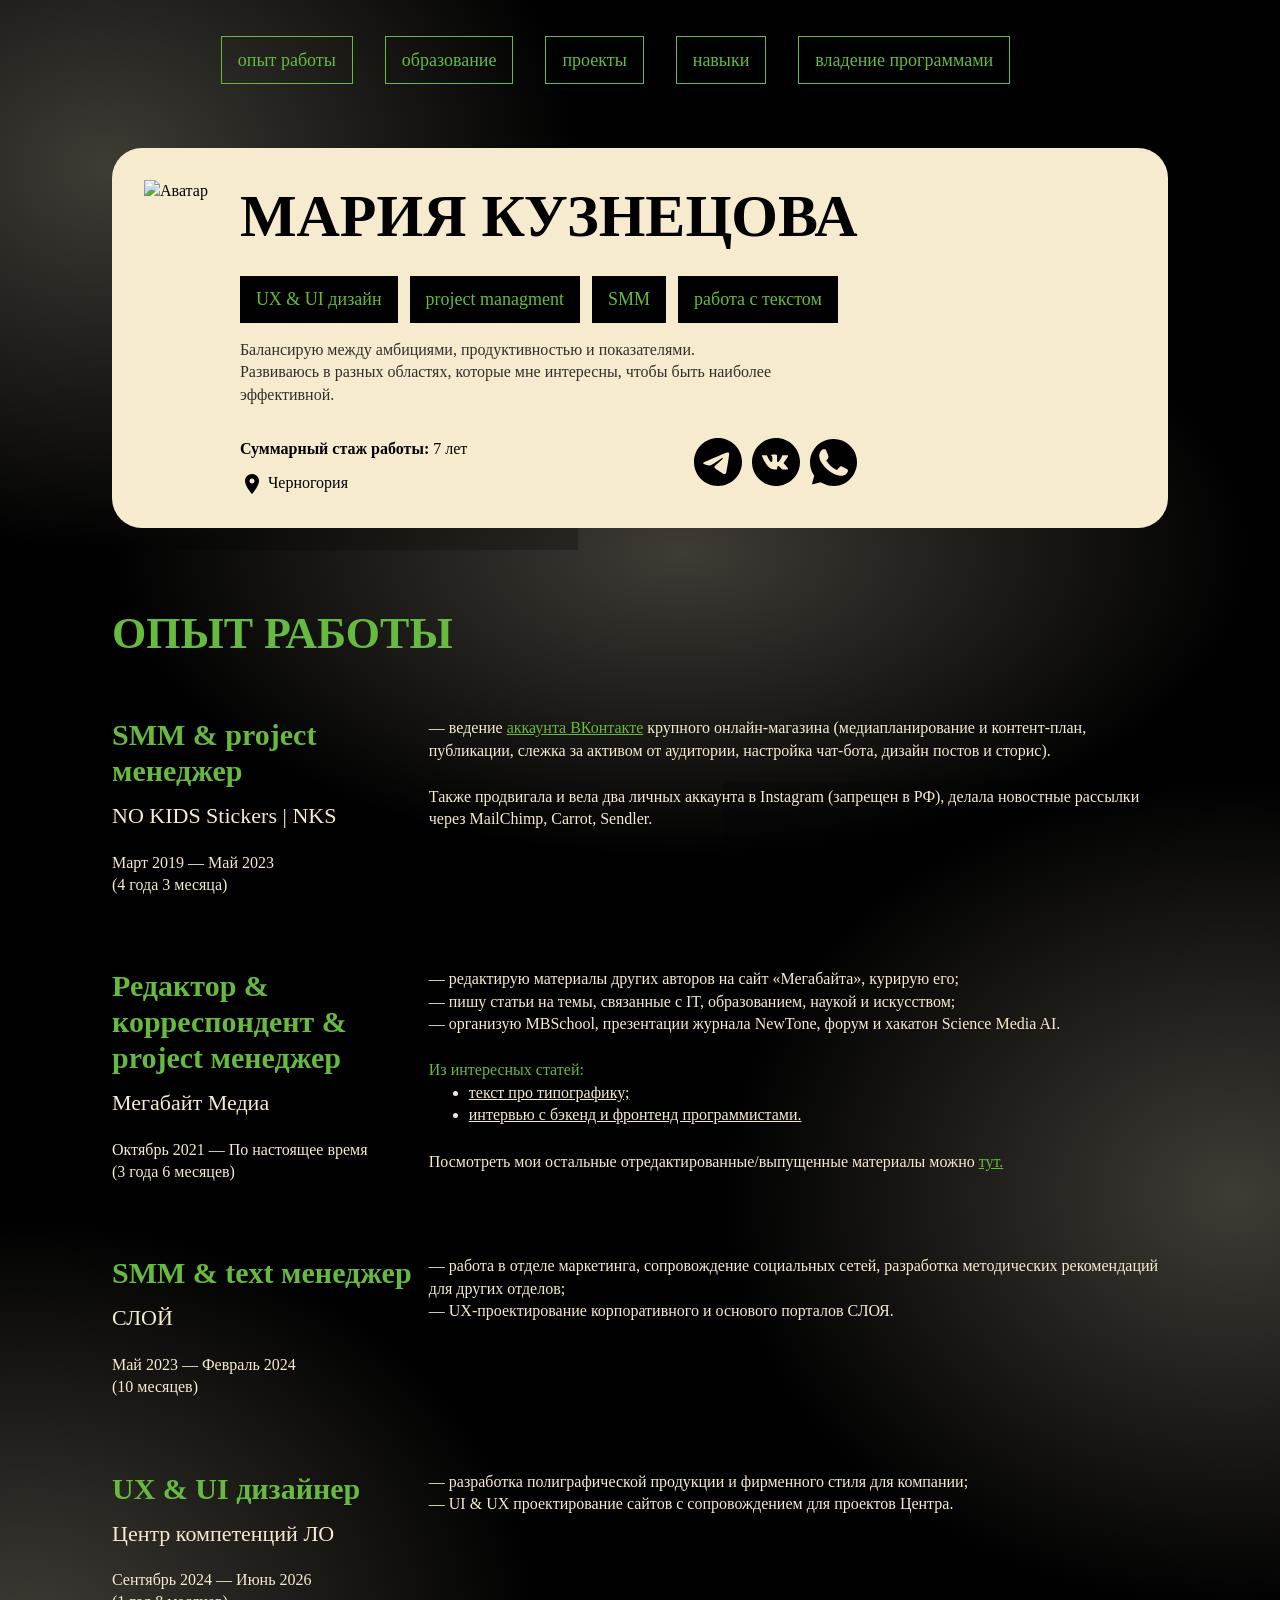
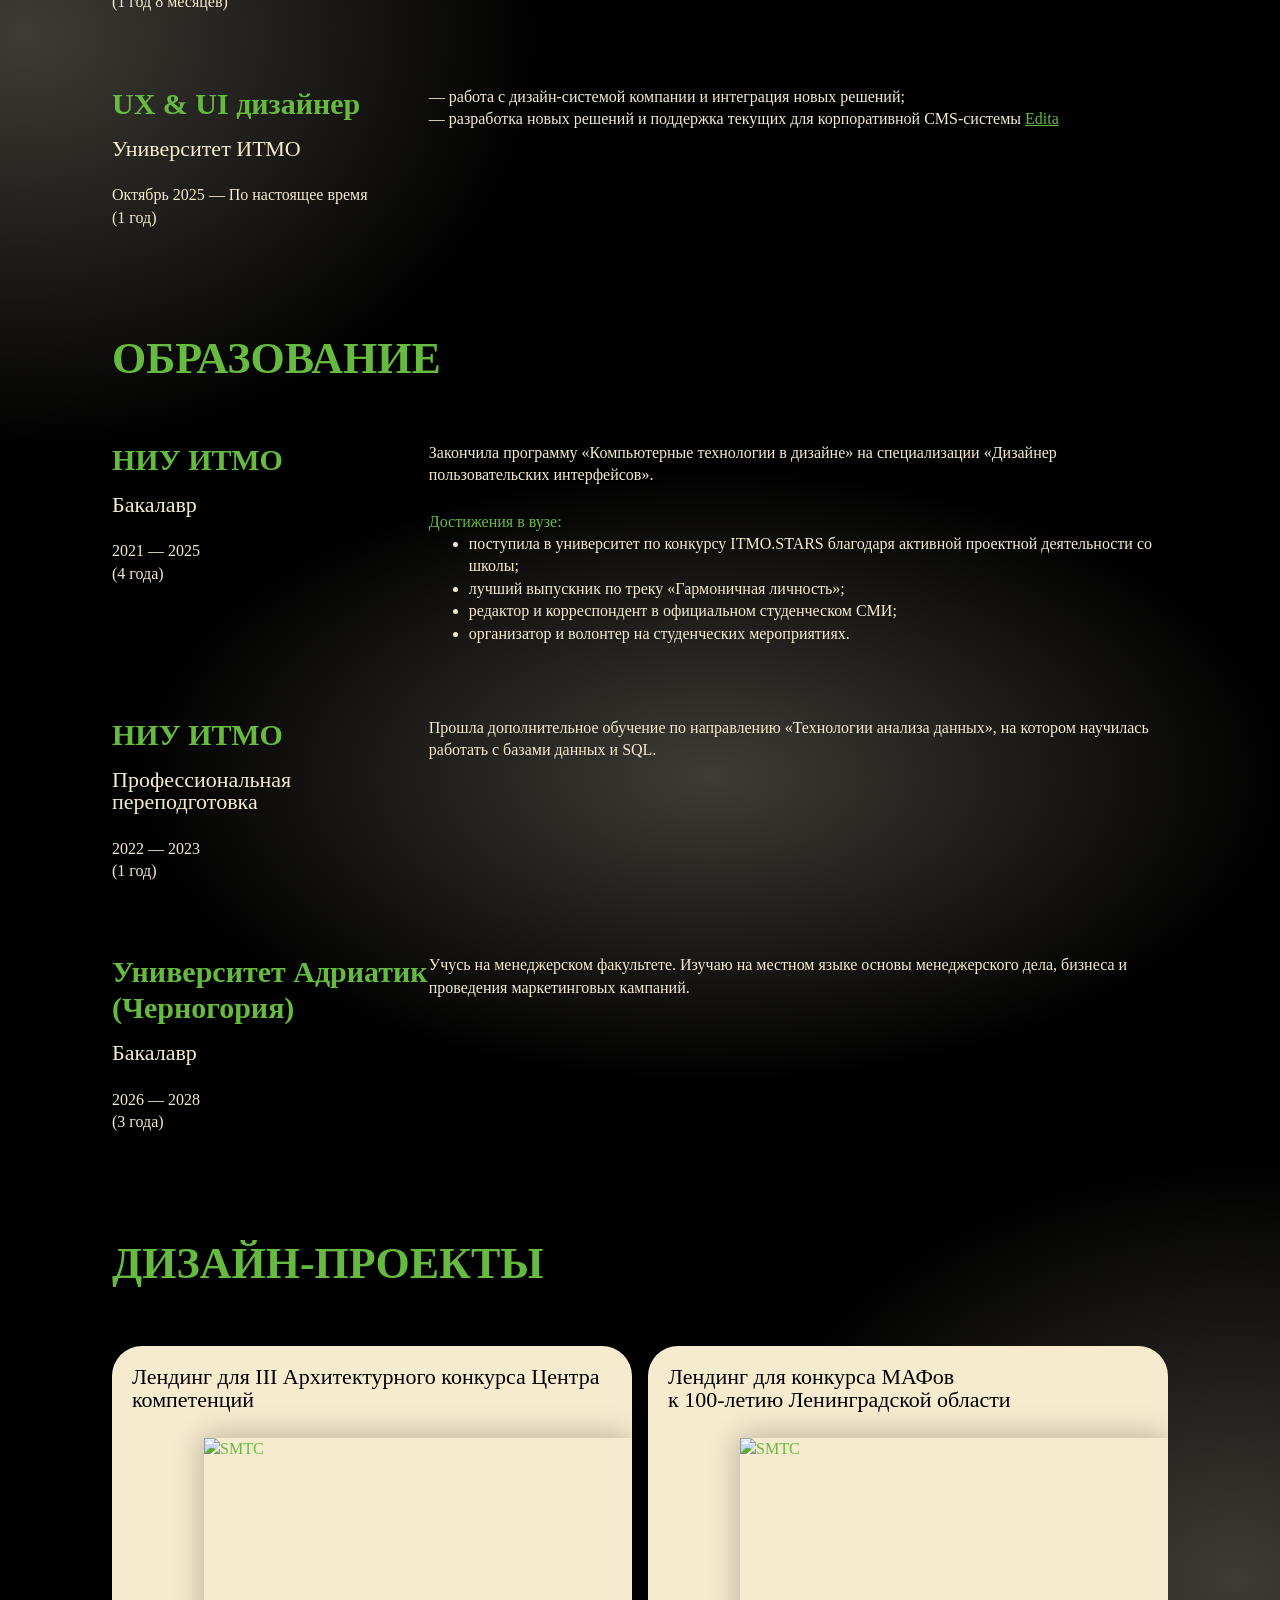
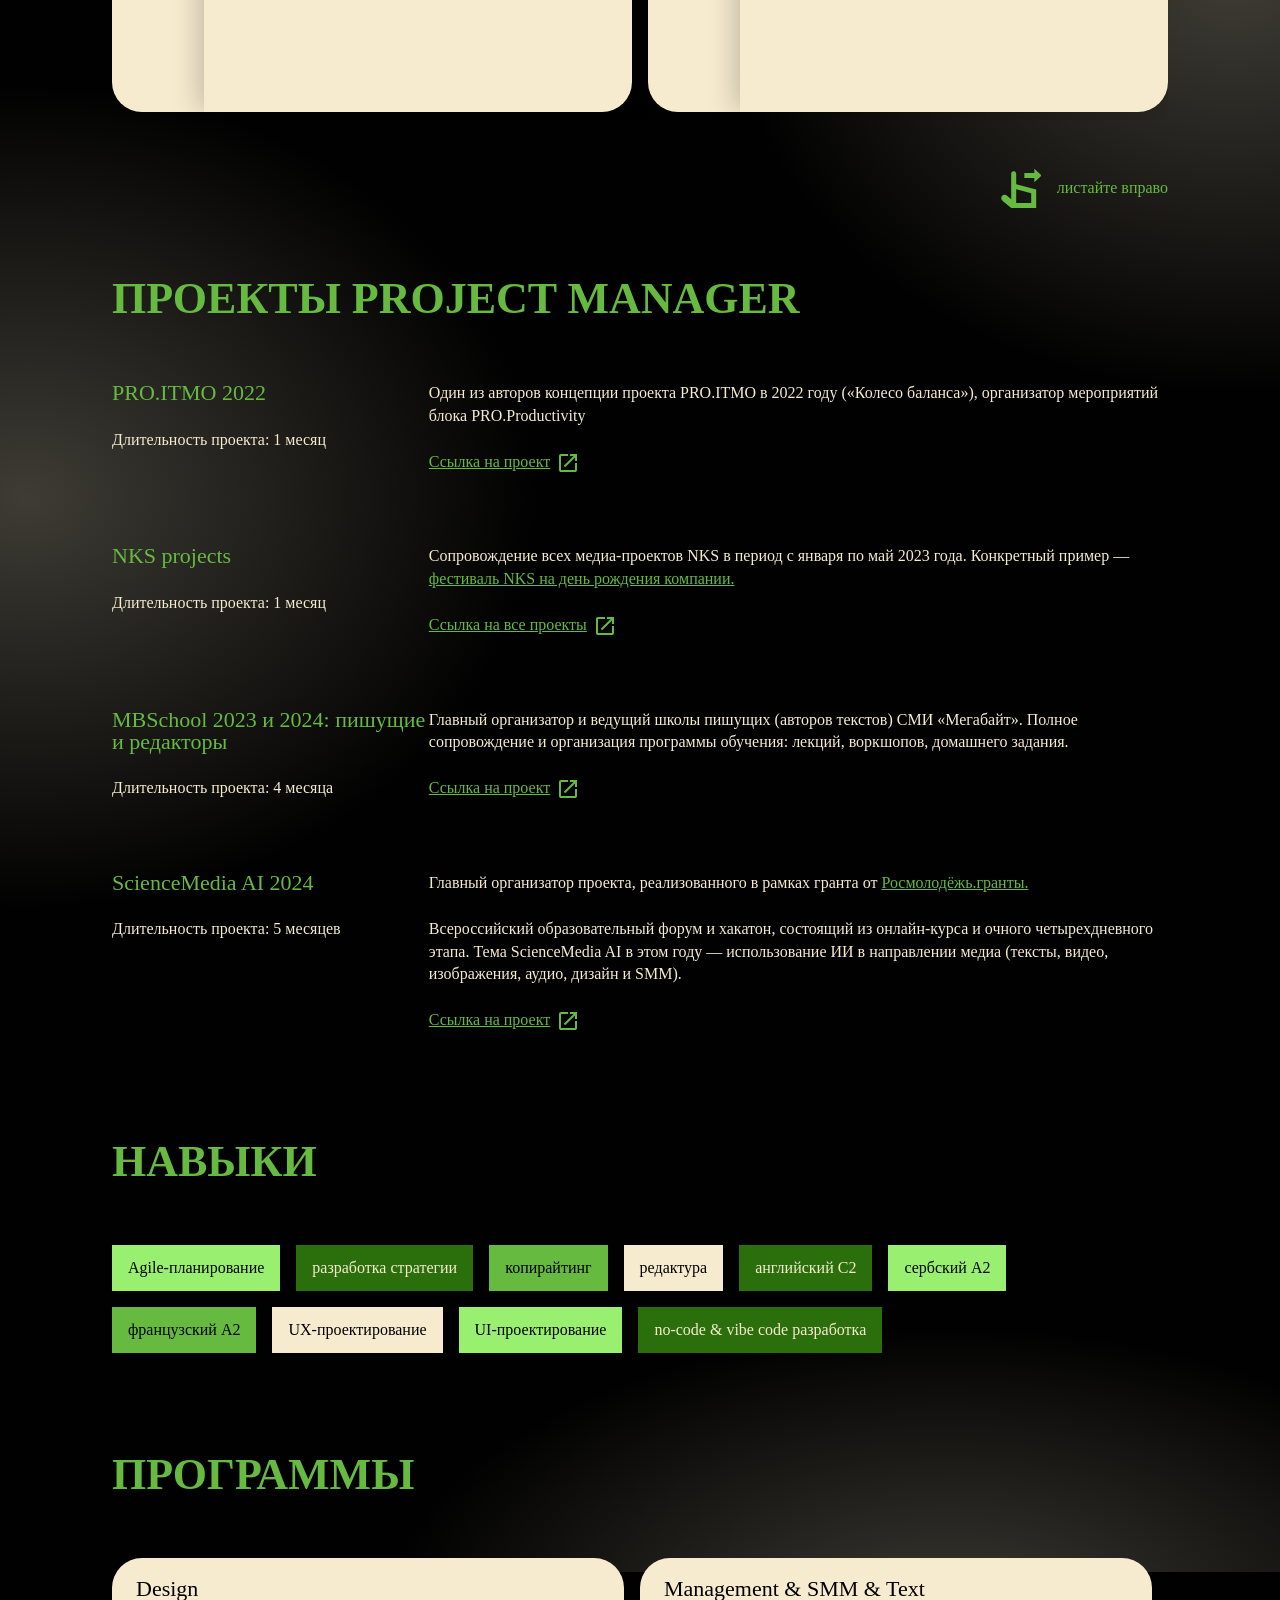
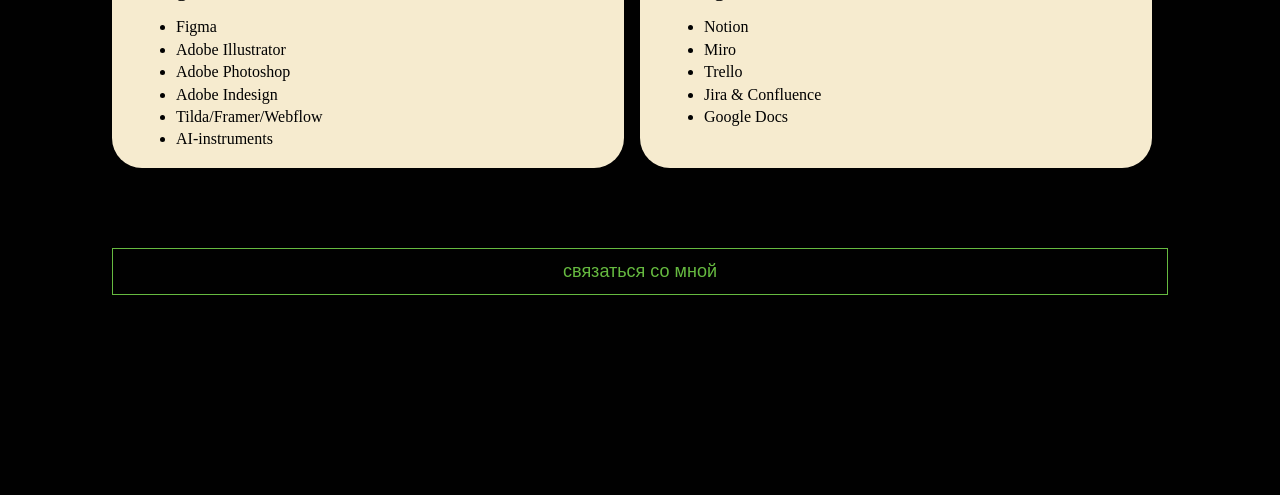
==== index.html @ 74547c2c "Add files via upload" ====
<!DOCTYPE html>
<html lang="rus">
<head>
    <meta charset="UTF-8">
    <meta name="viewport" content="width=device-width, initial-scale=1.0">
    <title>Kuznetsova CV</title>
    <link rel="stylesheet" href="style.css">
</head>
<body>
    <header>
        <nav>
            <ul>
                <li><a href="#experience">опыт работы</a></li>
                <li><a href="#studying">образование</a></li>
                <li><a href="#designs">проекты</a></li>
                <li><a href="#skills">навыки</a></li>
                <li><a href="#programms">владение программами</a></li>
            </ul>
        </nav>
        <svg id="bg1" width="601" height="594" viewBox="0 0 601 594" fill="none" xmlns="http://www.w3.org/2000/svg">
            <rect x="-423" y="-232" width="1024" height="826" fill="url(#paint0_radial_7_9)" fill-opacity="0.25"/>
            <defs>
            <radialGradient id="paint0_radial_7_9" cx="0" cy="0" r="1" gradientUnits="userSpaceOnUse" gradientTransform="translate(89 181) scale(512 413)">
            <stop stop-color="#F6EBCF"/>
            <stop offset="1" stop-color="#010101"/>
            </radialGradient>
            </defs>
        </svg>
    </header>
    <main>
        <article class="about">
            <picture class="avatar">
                <source srcset="./img/pic1x.jpg 1x, ./img/pic2x.jpg 2x, ./img/pic3x.jpg 3x" type="image/jpg">
                <source srcset="./img/pic1x.webp 1x, ./img/pic2x.webp 2x, ./img/pic3x.webp 3x" type="image/webp">
                <img src="./img/pic3x.jpg" alt="Аватар">
            </picture>
            <div class="about-right">
                <h1>МАРИЯ КУЗНЕЦОВА</h1>
                <ul>
                    <li>UX & UI дизайн</li>
                    <li>project managment</li>
                    <li>SMM</li>
                    <li>работа с текстом</li>
                </ul>
                <p class="secondary">Балансирую между амбициями, продуктивностью и показателями. <br> Развиваюсь в&nbsp;разных областях, которые мне интересны, чтобы быть наиболее эффективной. </p>
                <div class="contacts">
                    <div class="contact-sleft">
                        <p><b>Суммарный стаж работы: </b>7 лет</p>
                        <div class="location">
                            <svg class="local" width="24" height="24" viewBox="0 0 24 24" fill="none" xmlns="http://www.w3.org/2000/svg">
                                <path d="M12 11.5C11.337 11.5 10.7011 11.2366 10.2322 10.7678C9.76339 10.2989 9.5 9.66304 9.5 9C9.5 8.33696 9.76339 7.70107 10.2322 7.23223C10.7011 6.76339 11.337 6.5 12 6.5C12.663 6.5 13.2989 6.76339 13.7678 7.23223C14.2366 7.70107 14.5 8.33696 14.5 9C14.5 9.3283 14.4353 9.65339 14.3097 9.95671C14.1841 10.26 13.9999 10.5356 13.7678 10.7678C13.5356 10.9999 13.26 11.1841 12.9567 11.3097C12.6534 11.4353 12.3283 11.5 12 11.5ZM12 2C10.1435 2 8.36301 2.7375 7.05025 4.05025C5.7375 5.36301 5 7.14348 5 9C5 14.25 12 22 12 22C12 22 19 14.25 19 9C19 7.14348 18.2625 5.36301 16.9497 4.05025C15.637 2.7375 13.8565 2 12 2Z" fill="#010101"/>
                            </svg>
                            <p>Черногория</p>
                        </div>
                    </div>
                    <div class="socials">
                        <a href="https://t.me/kuznemash"><svg width="48" height="48" viewBox="0 0 48 48" fill="none" xmlns="http://www.w3.org/2000/svg">
                            <g clip-path="url(#clip0_5_32)">
                            <path class="icon" d="M24 0C10.752 0 0 10.752 0 24C0 37.248 10.752 48 24 48C37.248 48 48 37.248 48 24C48 10.752 37.248 0 24 0ZM35.136 16.32C34.776 20.112 33.216 29.328 32.424 33.576C32.088 35.376 31.416 35.976 30.792 36.048C29.4 36.168 28.344 35.136 27 34.248C24.888 32.856 23.688 31.992 21.648 30.648C19.272 29.088 20.808 28.224 22.176 26.832C22.536 26.472 28.68 20.88 28.8 20.376C28.8167 20.2997 28.8145 20.2204 28.7935 20.1451C28.7726 20.0698 28.7337 20.0008 28.68 19.944C28.536 19.824 28.344 19.872 28.176 19.896C27.96 19.944 24.6 22.176 18.048 26.592C17.088 27.24 16.224 27.576 15.456 27.552C14.592 27.528 12.96 27.072 11.736 26.664C10.224 26.184 9.048 25.92 9.144 25.08C9.192 24.648 9.792 24.216 10.92 23.76C17.928 20.712 22.584 18.696 24.912 17.736C31.584 14.952 32.952 14.472 33.864 14.472C34.056 14.472 34.512 14.52 34.8 14.76C35.04 14.952 35.112 15.216 35.136 15.408C35.112 15.552 35.16 15.984 35.136 16.32Z" fill="#010101"/>
                            </g>
                            <defs>
                            <clipPath id="clip0_5_32">
                            <rect width="48" height="48" fill="white"/>
                            </clipPath>
                            </defs>
                        </svg></a>
                        <a href="https://vk.com/mytea3"><svg width="48" height="48" viewBox="0 0 48 48" fill="none" xmlns="http://www.w3.org/2000/svg">
                                <g clip-path="url(#clip0_5_30)">
                                <path class="icon" d="M24 0C10.745 0 0 10.745 0 24C0 37.255 10.745 48 24 48C37.255 48 48 37.255 48 24C48 10.745 37.255 0 24 0ZM33.23 27.0775C33.23 27.0775 35.3525 29.1725 35.875 30.145C35.89 30.1667 35.8992 30.1833 35.9025 30.195C36.1142 30.55 36.1667 30.8308 36.06 31.0375C35.885 31.3825 35.285 31.5525 35.08 31.5675H31.33C31.07 31.5675 30.525 31.5 29.865 31.045C29.3575 30.69 28.8575 30.1075 28.37 29.54C27.6425 28.695 27.0125 27.965 26.3775 27.965C26.2968 27.9646 26.2166 27.9773 26.14 28.0025C25.66 28.1575 25.045 28.8425 25.045 30.6675C25.045 31.2375 24.595 31.565 24.2775 31.565H22.56C21.975 31.565 18.9275 31.36 16.2275 28.5125C12.9225 25.025 9.9475 18.03 9.9225 17.965C9.735 17.5125 10.1225 17.27 10.545 17.27H14.3325C14.8375 17.27 15.0025 17.5775 15.1175 17.85C15.2525 18.1675 15.7475 19.43 16.56 20.85C17.8775 23.165 18.685 24.105 19.3325 24.105C19.4539 24.1036 19.5732 24.0727 19.68 24.015C20.525 23.545 20.3675 20.5325 20.33 19.9075C20.33 19.79 20.3275 18.56 19.895 17.97C19.585 17.5425 19.0575 17.38 18.7375 17.32C18.867 17.1413 19.0377 16.9964 19.235 16.8975C19.815 16.6075 20.86 16.565 21.8975 16.565H22.475C23.6 16.58 23.89 16.6525 24.2975 16.755C25.1225 16.9525 25.14 17.485 25.0675 19.3075C25.045 19.825 25.0225 20.41 25.0225 21.1L25.015 21.58C24.99 22.5075 24.96 23.56 25.615 23.9925C25.6995 24.0482 25.7988 24.077 25.9 24.075C26.1275 24.075 26.8125 24.075 28.6675 20.8925C29.2375 19.8671 29.7345 18.8028 30.155 17.7075C30.1925 17.6425 30.3025 17.4425 30.4325 17.365C30.5295 17.3189 30.6352 17.2942 30.7425 17.2925H35.195C35.68 17.2925 36.0125 17.365 36.075 17.5525C36.185 17.85 36.055 18.7575 34.0225 21.51L33.115 22.7075C31.2725 25.1225 31.2725 25.245 33.23 27.0775Z" fill="#010101"/>
                                </g>
                                <defs>
                                <clipPath id="clip0_5_30">
                                <rect width="48" height="48" fill="white"/>
                                </clipPath>
                                </defs>
                        </svg></a>
                        <a href="https://wa.me/79817379375"><svg width="48" height="48" viewBox="0 0 48 48" fill="none" xmlns="http://www.w3.org/2000/svg">
                                    <path class="icon" d="M43.4764 11.8776C36.4568 0.995549 22.0818 -2.22876 10.9646 4.52214C0.116146 11.273 -3.37686 25.9839 3.64273 36.8324L4.21371 37.7057L1.86265 46.5053L10.6623 44.1543L11.5356 44.7252C15.3309 46.774 19.462 47.9495 23.5596 47.9495C27.9594 47.9495 32.3592 46.774 36.1545 44.423C47.003 37.3698 50.2273 22.9612 43.4764 11.8104V11.8776ZM37.33 34.5149C36.1545 36.2614 34.6767 37.437 32.6279 37.7392C31.4524 37.7392 29.9746 38.3102 24.1305 35.9927C19.1597 33.6417 15.0286 29.8128 12.1065 25.413C10.36 23.3642 9.45321 20.7109 9.18452 18.0575C9.18452 15.7065 10.0578 13.6577 11.5356 12.1799C12.1065 11.6089 12.7111 11.3066 13.2821 11.3066H14.7599C15.3309 11.3066 15.9354 11.3066 16.2377 12.4822C16.8087 13.96 18.2865 17.4865 18.2865 17.7888C18.5887 18.0911 18.4544 20.3414 17.1109 21.6177C16.372 22.4574 16.2377 22.4909 16.54 23.0955C17.7155 24.842 19.1933 26.6221 20.6375 28.0999C22.384 29.5777 24.1641 30.7532 26.2129 31.6265C26.7839 31.9288 27.3884 31.9288 27.6907 31.3242C27.993 30.7532 29.4372 29.2754 30.0418 28.6709C30.6127 28.0999 30.915 28.0999 31.5196 28.3686L36.2217 30.7196C36.7927 31.0219 37.3972 31.2906 37.6995 31.5929C38.0018 32.4661 38.0018 33.6417 37.3972 34.5149H37.33Z" fill="#010101"/>
                        </svg></a>
                    </div>
                </div>
            </div>
        </article>
        <svg id="bg2" width="1138" height="611" viewBox="0 0 1138 611" fill="none" xmlns="http://www.w3.org/2000/svg">
            <rect width="1138" height="611" fill="url(#paint0_radial_7_8)" fill-opacity="0.25"/>
            <defs>
            <radialGradient id="paint0_radial_7_8" cx="0" cy="0" r="1" gradientUnits="userSpaceOnUse" gradientTransform="translate(569 305.5) scale(569 305.5)">
            <stop stop-color="#F6EBCF"/>
            <stop offset="1" stop-color="#010101"/>
            </radialGradient>
            </defs>
        </svg>
        <article id="experience">
            <h2>ОПЫТ РАБОТЫ</h2>
            <section class="work">
                <div class="work-left">
                    <h3>SMM & project менеджер</h3>
                    <h4>NO KIDS Stickers | NKS</h4>
                    <p class="small">
                        Март 2019 — Май 2023 <br> (4 года 3 месяца)
                    </p>
                </div>
                <div class="work-right">
                    <p>— ведение <a href="https://vk.com/no_kids_stickers">аккаунта ВКонтакте</a> крупного онлайн-магазина (медиапланирование и контент-план, публикации, слежка за активом от аудитории, настройка чат-бота, дизайн постов и сторис).</p>
                    <p>Также продвигала и вела два личных аккаунта в Instagram (запрещен в РФ), делала новостные рассылки через MailChimp, Carrot, Sendler.</p>
                </div>
            </section>
            <section class="work">
                <div class="work-left">
                    <h3>Редактор & корреспондент & project менеджер</h3>
                    <h4>Мегабайт Медиа</h4>
                    <p class="small">
                        Октябрь 2021 — По настоящее время <br> (3 года 6 месяцев)
                    </p>
                </div>
                <div class="work-right">
                    <p>— редактирую материалы других авторов на сайт «Мегабайта», курирую его; <br>— пишу статьи на темы, связанные с IT, образованием, наукой и искусством; <br>— организую MBSchool, презентации журнала NewTone, форум и хакатон Science Media AI.</p>
                    <span>Из интересных статей:</span>
                    <ul>
                        <li><a href="https://mbradio.ru/publication/4562">текст про типографику;</a></li>
                        <li><a href="https://mbradio.ru/publication/4595">интервью с бэкенд и фронтенд программистами.</a></li>
                    </ul>
                    <p>Посмотреть мои остальные отредактированные/выпущенные материалы можно <a href="https://mbradio.ru/authors/273">тут.</a></p>
                </div>
            </section>
            <svg id="bg3" width="557" height="826" viewBox="0 0 557 826" fill="none" xmlns="http://www.w3.org/2000/svg">
                <rect width="1024" height="826" fill="url(#paint0_radial_7_10)" fill-opacity="0.25"/>
                <defs>
                <radialGradient id="paint0_radial_7_10" cx="0" cy="0" r="1" gradientUnits="userSpaceOnUse" gradientTransform="translate(512 413) scale(512 413)">
                <stop stop-color="#F6EBCF"/>
                <stop offset="1" stop-color="#010101"/>
                </radialGradient>
                </defs>
            </svg>
            <section class="work">
                <div class="work-left">
                    <h3>SMM & text менеджер</h3>
                    <h4>СЛОЙ</h4>
                    <p class="small">
                        Май 2023 — Февраль 2024<br>(10 месяцев)
                    </p>
                </div>
                <div class="work-right">
                    <p>— работа в отделе маркетинга, сопровождение социальных сетей, разработка методических рекомендаций для других отделов;<br>— UX-проектирование корпоративного и основого порталов СЛОЯ.</p>
                </div>
            </section>
            <section class="work">
                <div class="work-left">
                    <h3>UX & UI дизайнер</h3>
                    <h4>Центр компетенций ЛО</h4>
                    <p class="small">
                        Сентябрь 2024 — Июнь 2026<br>(1 год 8 месяцев)
                    </p>
                </div>
                <div class="work-right">
                    <p>— разработка полиграфической продукции и фирменного стиля для компании;<br>— UI & UX проектирование сайтов с сопровождением для проектов Центра.</p>
                </div>
            </section>
            <section class="work">
                <div class="work-left">
                    <h3>UX & UI дизайнер</h3>
                    <h4>Университет ИТМО</h4>
                    <p class="small">
                        Октябрь 2025 — По настоящее время<br>(1 год)
                    </p>
                </div>
                <div class="work-right">
                    <p>— работа с дизайн-системой компании и интеграция новых решений;<br>— разработка новых решений и поддержка текущих для корпоративной CMS-системы <a href="https://edita.itmo.ru/ru">Edita</a></p>
                </div>
            </section>
            <svg id="bg4" width="537" height="826" viewBox="0 0 537 826" fill="none" xmlns="http://www.w3.org/2000/svg">
                <rect x="-487" width="1024" height="826" fill="url(#paint0_radial_7_11)" fill-opacity="0.25"/>
                <defs>
                <radialGradient id="paint0_radial_7_11" cx="0" cy="0" r="1" gradientUnits="userSpaceOnUse" gradientTransform="translate(25 413) scale(512 413)">
                <stop stop-color="#F6EBCF"/>
                <stop offset="1" stop-color="#010101"/>
                </radialGradient>
                </defs>
            </svg>
        </article>
        <article id="studying">
            <h2>ОБРАЗОВАНИЕ</h3>
                <section class="work">
                    <div class="work-left">
                        <h3>НИУ ИТМО</h3>
                        <h4>Бакалавр</h4>
                        <p class="small">
                            2021 — 2025<br>(4 года)
                        </p>
                    </div>
                    <div class="work-right">
                        <p>Закончила программу «Компьютерные технологии в дизайне» на специализации «Дизайнер пользовательских интерфейсов».</p>
                        <span>Достижения в вузе:</span>
                        <ul>
                            <li>поступила в университет по конкурсу ITMO.STARS благодаря активной проектной деятельности со школы;</li>
                            <li>лучший выпускник по треку «Гармоничная личность»;</li>
                            <li>редактор и корреспондент в официальном студенческом СМИ;</li>
                            <li>организатор и волонтер на студенческих мероприятиях.</li>
                        </ul>
                    </div>
                </section>
                <section class="work">
                    <div class="work-left">
                        <h3>НИУ ИТМО</h3>
                        <h4>Профессиональная переподготовка</h4>
                        <p class="small">
                            2022 — 2023<br>(1 год)
                        </p>
                    </div>
                    <div class="work-right">
                        <p>Прошла дополнительное обучение по направлению «Технологии анализа данных», на котором научилась работать с базами данных и SQL.</p>
                    </div>
                </section>
                <section class="work">
                    <div class="work-left">
                        <h3>Университет Адриатик (Черногория)</h3>
                        <h4>Бакалавр</h4>
                        <p class="small">
                            2026 — 2028<br>(3 года)
                        </p>
                    </div>
                    <div class="work-right">
                        <p>Учусь на менеджерском факультете. Изучаю на местном языке основы менеджерского дела, бизнеса и проведения маркетинговых кампаний.</p>
                    </div>
                </section>
        </article>
        
        <article id="designs">
            <h2>ДИЗАЙН-ПРОЕКТЫ</h2>
            <section class="slider">
                <a class="card-button" href="./architect.html">
                    <div class="card">
                        <div class="card-head">
                            <h4>Лендинг для III Архитектурного конкурса Центра компетенций </h4>
                        </div>
                        <img src="./img/architect.png" alt="SMTC"> 
                    </div>
                </a>
                <a class="card-button" href="./prostomaf.html">
                    <div class="card">
                        <div class="card-head">
                            <h4>Лендинг для конкурса МАФов <br>к 100-летию Ленинградской области</h4>
                        </div>
                        <img src="./img/prostomaf.png" alt="SMTC"> 
                    </div>
                </a>
                <a class="card-button" href="./abit.html">
                    <div class="card">
                        <div class="card-head">
                            <h4>Лендинг-квиз для сайта <br>абитуриентов ИТМО</h4>
                        </div>
                        <img src="./img/abit.png" alt="abit"> 
                    </div>
                </a>
                <a class="card-button" href="./mkb.html">
                    <div class="card">
                        <div class="card-head">
                            <h4>Лендинг для участников молодёжного конструкторского бюро (МКБ)</h4>
                        </div>
                        <img src="./img/mkb.png" alt="abit"> 
                    </div>
                </a>
                <a class="card-button" href="./photonics.html">
                    <div class="card">
                        <div class="card-head">
                            <h4>Сайт для института фотоники <br>Университета ИТМО</h4>
                        </div>
                        <img src="./img/photonics.png" alt="photonics"> 
                    </div>
                </a>
                <a class="card-button" href="./touristic.html">
                <div class="card">
                    <div class="card-head">
                        <h4>Туристический портал города<br>Новая Ладога</h4>
                    </div>
                    <img src="./img/ladoga3x.png" alt="ladoga"> 
                </div>
                </a>
                <a class="card-button" href="./ivangorod.html">
                <div class="card">
                    <div class="card-head">
                        <h4>Туристический портал <br>Ивангорода</h4>
                    </div>
                    <img src="./img/ivangorod.png" alt="ivangorod"> 
                </div>
                </a>
                <a class="card-button" href="./CK.html">
                    <div class="card">
                        <div class="card-head">
                            <h4>Сайт Центра компетенций<br>ЛО</h4>
                        </div>
                        <img src="./img/ck3x.png" alt="ck"> 
                    </div>
                </a>
                <a class="card-button" href="./SMTC.html">
                    <div class="card">
                        <div class="card-head">
                            <h4>Сайт строительной <br>компании SMTC (UX & UI)</h4>
                        </div>
                        <img src="./img/smtc3x.png" alt="SMTC"> 
                    </div>
                </a>
                <a class="card-button" href="./sloy.html">
                    <div class="card">
                        <div class="card-head">
                            <h4>Корпоративный портал <br>пекарни СЛОЙ (UX)</h4>
                            
                        </div>
                        <img src="./img/sloy3x.png" alt="Слой">   
                    </div>
                </a>
                <a class="card-button" href="./megabyte.html">
                    <div class="card">
                        <div class="card-head">
                            <h4>Сайт студенческого <br>СМИ «Мегабайт»</h4>
                        </div>
                        <img src="./img/megabyte3x.png" alt="megabyte"> 
                    </div>
                </a>
                <a class="card-button" href="./ds-mbradio.html">
                    <div class="card">
                        <div class="card-head">
                            <h4>Дизайн-система студенческого СМИ «Мегабайт»</h4>
                        </div>
                        <img src="./img/ds.png" alt="ds-mbradio"> 
                    </div>
                </a>
            </section>
            <div class="swipe">
                <svg class="swipe-icon" width="40" height="40" viewBox="0 0 40 40" fill="none" xmlns="http://www.w3.org/2000/svg">
                    <g clip-path="url(#clip0_52_11)">
                    <path d="M39.5667 8.54658L33.3333 14.1666V9.99992H23.3333V4.99992H33.3333V0.833252L39.5667 6.45159C40.145 7.02992 40.145 7.96825 39.5667 8.54658ZM15.2083 16.1783L35.2083 21.3949V39.9782L10.2083 39.9933L1.43167 32.6749C-0.0116642 31.4716 -0.206664 29.3283 0.996669 27.8849C2.2 26.4416 4.34334 26.2466 5.78667 27.4499L10.1867 31.1532V5.82659C10.1867 4.30825 11.5183 3.10659 13.085 3.36159C14.3133 3.56159 15.2067 4.71492 15.2067 5.96159V16.1783H15.2083ZM15.2083 21.3449V35.0066L30.2083 34.9849V25.2583L15.2083 21.3449Z" fill="#66BA40"/>
                    </g>
                    <defs>
                    <clipPath id="clip0_52_11">
                    <rect width="40" height="40" fill="white"/>
                    </clipPath>
                    </defs>
                </svg>
                <p><span>листайте вправо</span></p>
            </div>
        </article>
        <svg id="bg5" width="1138" height="611" viewBox="0 0 1138 611" fill="none" xmlns="http://www.w3.org/2000/svg">
            <rect width="1138" height="611" fill="url(#paint0_radial_7_141)" fill-opacity="0.25"/>
            <defs>
            <radialGradient id="paint0_radial_7_141" cx="0" cy="0" r="1" gradientUnits="userSpaceOnUse" gradientTransform="translate(569 305.5) scale(569 305.5)">
            <stop stop-color="#F6EBCF"/>
            <stop offset="1" stop-color="#010101"/>
            </radialGradient>
            </defs>
        </svg>
        <article id="projects">
            <h2>ПРОЕКТЫ PROJECT MANAGER</h2>
            <section class="project">
                <div class="work-left">
                    <h4>PRO.ITMO 2022</h4>
                    <p class="small">
                        Длительность проекта: 1 месяц
                    </p>
                </div>
                <div class="work-right">
                    <p>Один из авторов концепции проекта PRO.ITMO в 2022 году («Колесо баланса»), организатор мероприятий блока PRO.Productivity</p>
                    <div class="project-link">
                        <p><a href="https://vk.com/pro.itmo">Ссылка на проект</a></p>
                        <a href="https://vk.com/pro.itmo"><svg width="24" height="24" viewBox="0 0 24 24" fill="none" xmlns="http://www.w3.org/2000/svg">
                            <path d="M14 3V5H17.59L7.76 14.83L9.17 16.24L19 6.41V10H21V3M19 19H5V5H12V3H5C4.46957 3 3.96086 3.21071 3.58579 3.58579C3.21071 3.96086 3 4.46957 3 5V19C3 19.5304 3.21071 20.0391 3.58579 20.4142C3.96086 20.7893 4.46957 21 5 21H19C19.5304 21 20.0391 20.7893 20.4142 20.4142C20.7893 20.0391 21 19.5304 21 19V12H19V19Z" fill="#66BA40"/>
                        </svg></a>
                    </div>
                </div>
            </section>
            <section class="project">
                <div class="work-left">
                    <h4>NKS projects</h4>
                    <p class="small">
                        Длительность проекта: 1 месяц
                    </p>
                </div>
                <div class="work-right">
                    <p>Сопровождение всех медиа-проектов NKS в период с января по май 2023 года. Конкретный пример — <a href="https://www.notion.so/NKS-c01b848a7db14f448eeddf74de5dddda">фестиваль NKS на день рождения компании.</a></p>
                    <div class="project-link">
                        <p><a href="https://amusing-harpymimus-a1d.notion.site/NKS-8f2eea7191844719bb7d27dc8d21e104">Ссылка на все проекты</a></p>
                        <a href="https://amusing-harpymimus-a1d.notion.site/NKS-8f2eea7191844719bb7d27dc8d21e104"><svg width="24" height="24" viewBox="0 0 24 24" fill="none" xmlns="http://www.w3.org/2000/svg">
                            <path d="M14 3V5H17.59L7.76 14.83L9.17 16.24L19 6.41V10H21V3M19 19H5V5H12V3H5C4.46957 3 3.96086 3.21071 3.58579 3.58579C3.21071 3.96086 3 4.46957 3 5V19C3 19.5304 3.21071 20.0391 3.58579 20.4142C3.96086 20.7893 4.46957 21 5 21H19C19.5304 21 20.0391 20.7893 20.4142 20.4142C20.7893 20.0391 21 19.5304 21 19V12H19V19Z" fill="#66BA40"/>
                        </svg></a>
                    </div>
                </div>
            </section>
            <section class="project">
                <div class="work-left">
                    <h4>MBSchool 2023 и 2024: пишущие и редакторы</h4>
                    <p class="small">
                        Длительность проекта: 4 месяца
                    </p>
                </div>
                <div class="work-right">
                    <p>Главный организатор и ведущий школы пишущих (авторов текстов) СМИ «Мегабайт». Полное сопровождение и организация программы обучения: лекций, воркшопов, домашнего задания.</p>
                    <div class="project-link">
                        <p><a href="https://vk.com/itmoglagol">Ссылка на проект</a></p>
                        <a href="https://vk.com/itmoglagol"><svg width="24" height="24" viewBox="0 0 24 24" fill="none" xmlns="http://www.w3.org/2000/svg">
                            <path d="M14 3V5H17.59L7.76 14.83L9.17 16.24L19 6.41V10H21V3M19 19H5V5H12V3H5C4.46957 3 3.96086 3.21071 3.58579 3.58579C3.21071 3.96086 3 4.46957 3 5V19C3 19.5304 3.21071 20.0391 3.58579 20.4142C3.96086 20.7893 4.46957 21 5 21H19C19.5304 21 20.0391 20.7893 20.4142 20.4142C20.7893 20.0391 21 19.5304 21 19V12H19V19Z" fill="#66BA40"/>
                        </svg></a>
                    </div>
                </div>
            </section>
            <section class="project">
                <div class="work-left">
                    <h4>ScienceMedia AI 2024</h4>
                    <p class="small">
                        Длительность проекта: 5 месяцев
                    </p>
                </div>
                <div class="work-right">
                    <p>Главный организатор проекта, реализованного в рамках гранта от <a href="https://fadm.gov.ru/directions/grant/"> Росмолодёжь.гранты.</a></p>
                    <p>Всероссийский образовательный форум и хакатон, состоящий из онлайн-курса и очного четырехдневного этапа. Тема ScienceMedia AI в этом году — использование ИИ в направлении медиа (тексты, видео, изображения, аудио, дизайн и SMM).</p>
                    <div class="project-link">
                        <p><a href="https://ai.mbradio.ru/">Ссылка на проект</a></p>
                        <a href="https://ai.mbradio.ru/"><svg width="24" height="24" viewBox="0 0 24 24" fill="none" xmlns="http://www.w3.org/2000/svg">
                            <path d="M14 3V5H17.59L7.76 14.83L9.17 16.24L19 6.41V10H21V3M19 19H5V5H12V3H5C4.46957 3 3.96086 3.21071 3.58579 3.58579C3.21071 3.96086 3 4.46957 3 5V19C3 19.5304 3.21071 20.0391 3.58579 20.4142C3.96086 20.7893 4.46957 21 5 21H19C19.5304 21 20.0391 20.7893 20.4142 20.4142C20.7893 20.0391 21 19.5304 21 19V12H19V19Z" fill="#66BA40"/>
                        </svg></a>
                    </div>
                </div>
            </section>
        </article>
        <svg id="bg6" width="557" height="826" viewBox="0 0 557 826" fill="none" xmlns="http://www.w3.org/2000/svg">
            <rect width="1024" height="826" fill="url(#paint0_radial_7_142)" fill-opacity="0.25"/>
            <defs>
            <radialGradient id="paint0_radial_7_142" cx="0" cy="0" r="1" gradientUnits="userSpaceOnUse" gradientTransform="translate(512 413) scale(512 413)">
            <stop stop-color="#F6EBCF"/>
            <stop offset="1" stop-color="#010101"/>
            </radialGradient>
            </defs>
        </svg>
        <svg id="bg7" width="537" height="826" viewBox="0 0 537 826" fill="none" xmlns="http://www.w3.org/2000/svg">
            <rect x="-487" width="1024" height="826" fill="url(#paint0_radial_7_143)" fill-opacity="0.25"/>
            <defs>
            <radialGradient id="paint0_radial_7_143" cx="0" cy="0" r="1" gradientUnits="userSpaceOnUse" gradientTransform="translate(25 413) scale(512 413)">
            <stop stop-color="#F6EBCF"/>
            <stop offset="1" stop-color="#010101"/>
            </radialGradient>
            </defs>
        </svg>
        <article id="skills">
            <h2>НАВЫКИ</h2>
            <section class="skills">
                <div class="light-green">Agile-планирование</div>
                <div class="dark-green">разработка стратегии</div>
                <div class="med-green">копирайтинг</div>
                <div class="bej">редактура</div>
                <div class="dark-green">английский С2</div>
                <div class="light-green">сербский А2</div>
                <div class="med-green">французский А2</div>
                <div class="bej">UX-проектирование</div>
                <div class="light-green">UI-проектирование</div>
                <div class="dark-green">no-code & vibe code разработка</div>
            </section>
        </article>
        <article id="programms">
            <h2>ПРОГРАММЫ</h2>
            <section class="programms">
                <div class="programm">
                    <h4>Design</h4>
                    <ul>
                        <li>Figma</li>
                        <li>Adobe Illustrator</li>
                        <li>Adobe Photoshop</li>
                        <li>Adobe Indesign</li>
                        <li>Tilda/Framer/Webflow</li>
                        <li>AI-instruments</li>
                    </ul>
                </div>
                <div class="programm">
                    <h4>Management & SMM & Text</h4>
                    <ul>
                        <li>Notion</li>
                        <li>Miro</li>
                        <li>Trello</li>
                        <li>Jira & Confluence</li>
                        <li>Google Docs</li>
                    </ul>
                </div>
            </section>
        </article>
        <form action="https://t.me/kuznemash" target="_blank">
            <button class="contact">связаться со мной</button>
        </form>
        <svg id="bg8" width="900" height="245" viewBox="0 0 900 245" fill="none" xmlns="http://www.w3.org/2000/svg">
            <rect width="1138" height="611" fill="url(#paint0_radial_7_267)" fill-opacity="0.25"/>
            <defs>
            <radialGradient id="paint0_radial_7_267" cx="0" cy="0" r="1" gradientUnits="userSpaceOnUse" gradientTransform="translate(569 305.5) scale(569 305.5)">
            <stop stop-color="#F6EBCF"/>
            <stop offset="1" stop-color="#010101"/>
            </radialGradient>
            </defs>
        </svg>            
    </main>
</body>
</html>
---- style.css ----
@font-face {
	font-family: 'Muller-Bold';
	src: url('/fonts/muller-bold.eot'); /* IE 9 Compatibility Mode */
	src: url('/fonts/muller-bold.eot?#iefix') format('embedded-opentype'), /* IE < 9 */
		url('/fonts/muller-bold.woff2') format('woff2'), /* Super Modern Browsers */
		url('/fonts/muller-bold.woff') format('woff'), /* Firefox >= 3.6, any other modern browser */
		url('/fonts/muller-bold.ttf') format('truetype'), /* Safari, Android, iOS */
		url('/fonts/muller-bold.svg#muller-bold') format('svg'); /* Chrome < 4, Legacy iOS */
}

@font-face {
	font-family: 'Muller-Regular';
	src: url('/fonts/muller-regular.eot'); /* IE 9 Compatibility Mode */
	src: url('/fonts/muller-regular.eot?#iefix') format('embedded-opentype'), /* IE < 9 */
		url('/fonts/muller-regular.woff2') format('woff2'), /* Super Modern Browsers */
		url('/fonts/muller-regular.woff') format('woff'), /* Firefox >= 3.6, any other modern browser */
		url('/fonts/muller-regular.ttf') format('truetype'), /* Safari, Android, iOS */
		url('/fonts/muller-regular.svg#muller-regular') format('svg'); /* Chrome < 4, Legacy iOS */
}

@font-face {
	font-family: 'ArsenicaAlt-Bold';
	src: url('/fonts/arsenicaalt-bold.eot'); /* IE 9 Compatibility Mode */
	src: url('/fonts/arsenicaalt-bold.eot?#iefix') format('embedded-opentype'), /* IE < 9 */
		url('/fonts/arsenicaalt-bold.woff2') format('woff2'), /* Super Modern Browsers */
		url('/fonts/arsenicaalt-bold.woff') format('woff'), /* Firefox >= 3.6, any other modern browser */
		url('/fonts/arsenicaalt-bold.ttf') format('truetype'), /* Safari, Android, iOS */
		url('/fonts/arsenicaalt-bold.svg#arsenicaalt-bold') format('svg'); /* Chrome < 4, Legacy iOS */
}

body {
    font-family: "Muller-Regular";
    color: #F6EBCF;
    background-color: #010101;
    max-width: 1056px;
    margin: 0 auto;
    line-height: 140%;
}

#bg1 {
    position: absolute;
    height: 550px;
    width: 600px;
    z-index: -1;
    top:0px;
    left:0px;
}
#bg2 {
    position: absolute;
    z-index: -2;
    top: 246px;
}
#bg3 {
    position: absolute;
    z-index: -1;
    right: 0px;
    top: 781px; 
}
#bg4 {
    position: absolute;
    z-index: -1;
    left: 0px;
    top: 1220px; 
}
#bg5 {
    position: absolute;
    z-index: -1;
    top: 2070px; 
    right: 0px;
}
#bg6 {
    position: absolute;
    z-index: -1;
    top: 2767px; 
    right: 0px;
}
#bg7 {
    position: absolute;
    z-index: -1;
    top: 3284px; 
    left: 0px;
}

#bg8 {
    position: absolute;
    z-index: -1;
    top: 4527px; 
    right: 0px;
}

h1, h2, h3 {
    font-family: "ArsenicaAlt-Bold";
    margin: 0 auto;
    line-height: 120%;
}
h1 {
    font-size: 60px;
    color: #010101;
}

h2 {
    font-size: 44px;
    color: #66BA40;
}
h3 {
    font-size: 30px;
    color: #66BA40;
}
h4 {
    font-size: 22px;
    font-weight: 400;
    margin: 0 auto;
}

p {
    margin: 0 0;
}

p .small {
    font-size: 16px;
}

nav {
    margin: 36px 0 64px 0;
    margin-left: 5%;
  }
nav ul {
    display: flex;
    list-style: none;
}
nav li a {
    display: block;
    color: white;
    text-align: center;
    padding: 12px 16px;
    margin: 0 16px;
    color: #66BA40;
    border: 1px solid #66BA40;
    text-decoration: none;
    font-size: 18px;
}
nav li a:hover {
    background-color: #66BA40;
    color: #010101;
}
.about {
    background-color: #F6EBCF;
    width: 1056;
    height: 394;
    padding: 32px 32px;
    border-radius: 30px;
    color: #010101;
    display: flex;
}
.about-right {
    margin-left: 32px;
}

.about ul {
    display: flex;
    list-style: none;
    align-items: flex-start;
    padding: 0 0;
    margin: 24px 0 16px 0;
}

.about li {
    display: block;
    color: white;
    text-align: center;
    padding: 12px 16px;
    color: #66BA40;
    background-color: #010101;
    font-size: 18px;
    margin-right: 12px;
}

.secondary {
    opacity: 80%;
    margin: 0px 0px 32px 0px;
    width: 560px;
}

.location {
    display: flex;
    margin: 12px 0 0 0;
}
.local {
    padding-right: 4px;
}
.contacts {
    display: flex;
    justify-content: space-between;
}
.socials svg{
    padding-left: 6px;
}

.icon:hover {
    fill: #5e5e5e;
}

article {
    margin-bottom: 80px;
}

section {
    margin-top: 48px;
    display: flex;
}

article section:first-of-type {
    margin-top: 56px;
}

section h3 {
    margin-bottom: 16px;
}

section h4 {
    margin-bottom: 24px;
}

section a {
    font-weight: 400;
    color: #66BA40;
    text-decoration: underline;
}

section a:hover {
    font-family: "Muller-Bold";
    color: #66BA40;
    text-decoration: none;
}

section p {
    margin-bottom: 24px;
}
section ul {
    margin: 0 0 24px 0;
}

section ul a {
    color: #F6EBCF;
}

.work-left {
    width: 30%;
}
.work-right {
    width: 70%;
}

span {
    color: #66BA40;
    font-family: "Muller-Bold";
    margin-bottom: 12px;
}

.slider {
    min-width: 100%;
    min-height: 374px;
    overflow-x: auto;
    margin-bottom: 48px;
}

.card {
    min-width: 520px;
    margin-right: 16px;
    background-color: #F6EBCF;
    border-radius: 30px;
    display: flex;
    flex-direction: column;
    flex-wrap: nowrap;
}

.swipe {
    float: inline-end;
    display: flex;
    align-items: center;
}

.swipe-icon {
    padding-right: 16px;
}

.card h4 {
    color: #010101;
    margin: 0 0;
}

.card-head {
    display: flex;
    margin: 20px 20px 0 20px;
    justify-content: space-between;
}

.card img {
    margin: 0 0;
    width: 428px;
    height: 274px;
    margin-left: 92px;
    margin-top: 27px;
    border-bottom-right-radius: 30px;
    box-shadow: -2px -2px 30px 0px rgba(0, 0, 0, 0.25)
}

#designs {
    margin-bottom: 153px;
}

.project h4 {
    font-family: "Muller-Bold";
    color: #66BA40;
}

.project-link {
    display: flex;
}

.project-link p {
    padding-right: 6px;
}

.skills {
    flex-direction: row;
    flex-wrap: wrap;
}
.skills div {
    padding: 12px 16px;
    margin: 0 16px 16px 0;
}

.med-green {
    background-color: #66BA40;
    color: #010101;
}

.dark-green {
    background-color: #2A6F0B;
}

.light-green {
    background-color: #98EF70;
    color: #010101;
}

.bej {
    background-color: #F6EBCF;
    color: #010101;
}

.programms {
    flex-direction: row;
    width: 100%;
}

.programm {
    width: 520px;
    height: 190px;
    color: #010101;
    background-color: #F6EBCF;
    border-radius: 30px;
    padding: 20px 0 0 24px;
    margin-right: 16px;
}

.programm h4 {
    margin-bottom: 16px;
}

button {
    min-width: 100%;
    padding: 12px 0 12px 0;
    margin-bottom: 200px;
    border-radius: 0px;
    background-color: #010101;
    color: #66BA40;
    border: 1px solid #66BA40;
    text-decoration: none;
    font-size: 18px;
}

button:hover {
    background-color: #66BA40;
    color: #010101;
    cursor: pointer;
}

.des-header {
    margin-top: 48px;
    color: #66BA40;
}

.des-about {

    .secondary {
        opacity: 80%;
        margin-top: 16px;
        margin-bottom: 0px;
        font-size: 20px;
        width: 1056px;
        line-height: 140%;
        background-color: none;
    }

    .skills {
        margin-top: 48px;
        font-size: 20px;
    }

    a {
        font-size: 20px;
    }

}
.example {
    margin-top: 80px;
    width: 1056px;
}

.card-button {
    text-decoration: none;
}

.links {
    display: flex;
    flex-direction: column;

    a {
        margin-bottom: 18px;
    }
}

@media (max-width: 480px) {

    body {
        margin-left: 12px;
        margin-right: 12px;
    }
    h1 {
        font-size: 29px;
    }

    h2 {
        font-size: 22px;
    }

    h3 {
        font-size: 19px;
    }

    h4 {
        font-size: 16px;
    }

    p {
        font-size: 16px;
    }

    .small {
        font-size: 14px;
    }

    ul {
        display: flex;
        flex-direction: column;
        
    }
    li {
        margin-bottom: 8px;
    }

    header {
        nav {
            margin-left: 0px;
        }
        ul {
            padding-left: 0px;
        }
    }

    .about {
        display: flex;
        flex-direction: column;
    }

    .about-right {
        margin-left: 0px;
        width: 100%;

        p {
            width: 100%;
        }
    }

    #bg2, #bg4, #bg6, #bg7, #bg8 {
        display: none;
    } 

    article section:first-of-type {
    margin-top: 32px;
    }

    section {
        width: 100%;
        margin-top: 24px;
        flex-direction: column;
    }

    .slider {
        flex-direction: row;
        min-width: 100%;
        min-height: 374px;
        overflow-x: auto;
        margin-bottom: 48px;
    }

    .work-left {
        width: 100%;
    }
    .work-right {
        width: 100%;
    }

    .programm {
        width: 100%;
        margin-bottom: 12px;
        padding-left: 18px; 

        h4 {
            margin-bottom: 8px;
        }
        ul {
            padding-left: 18px;
        }
    }

    .programms {
        flex-direction: column;
    }


}
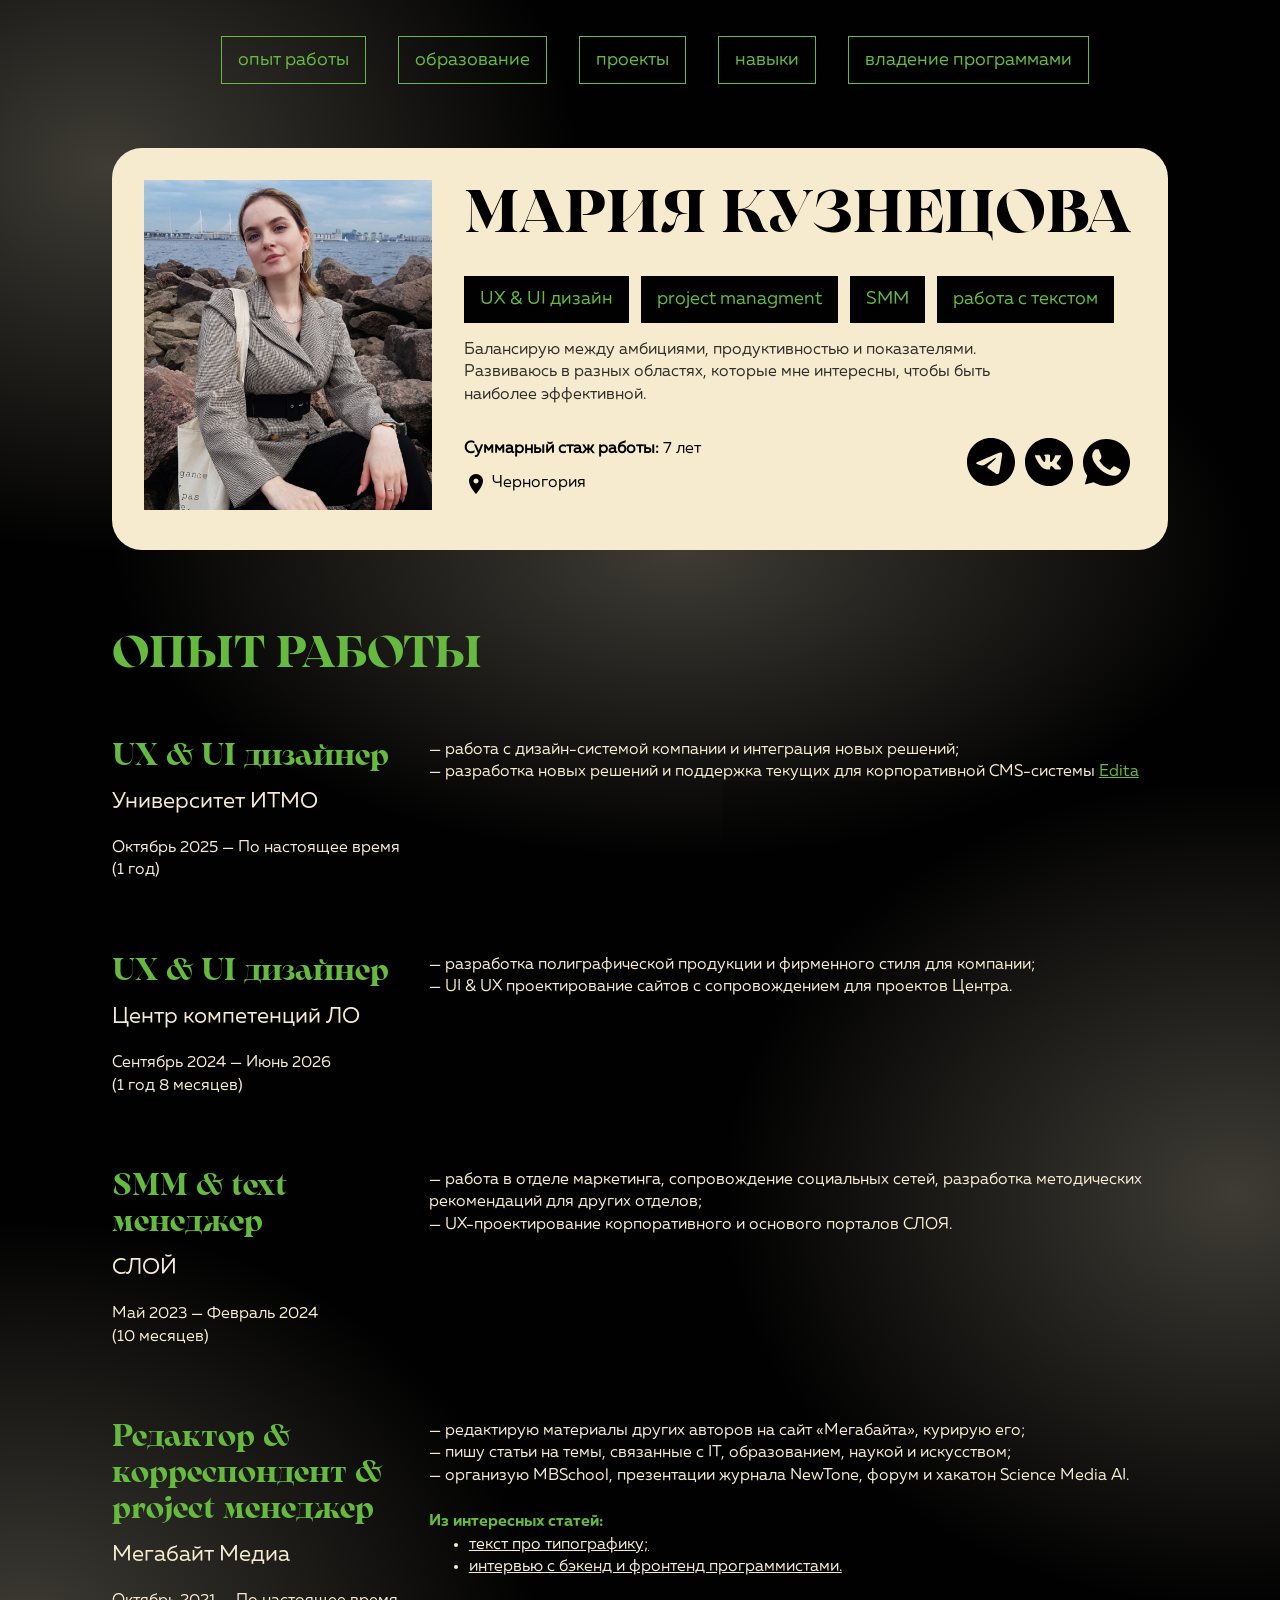
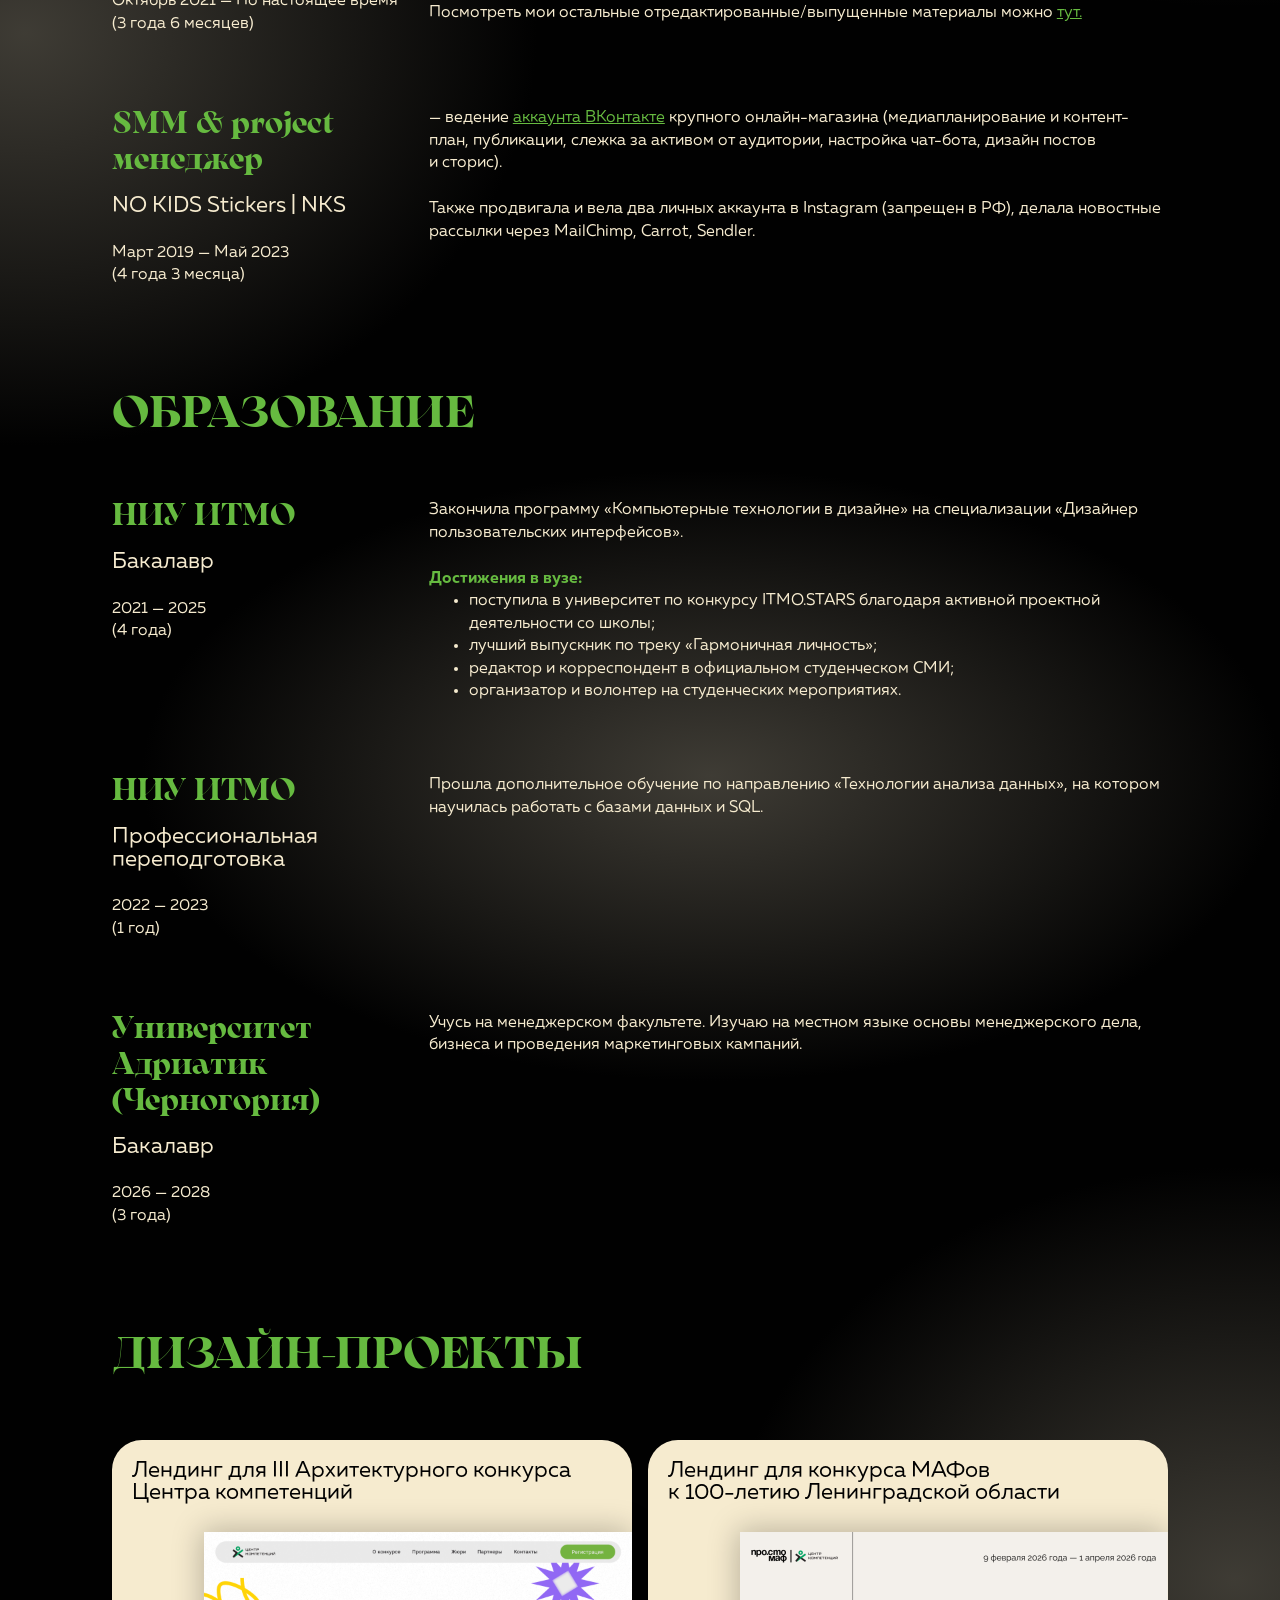
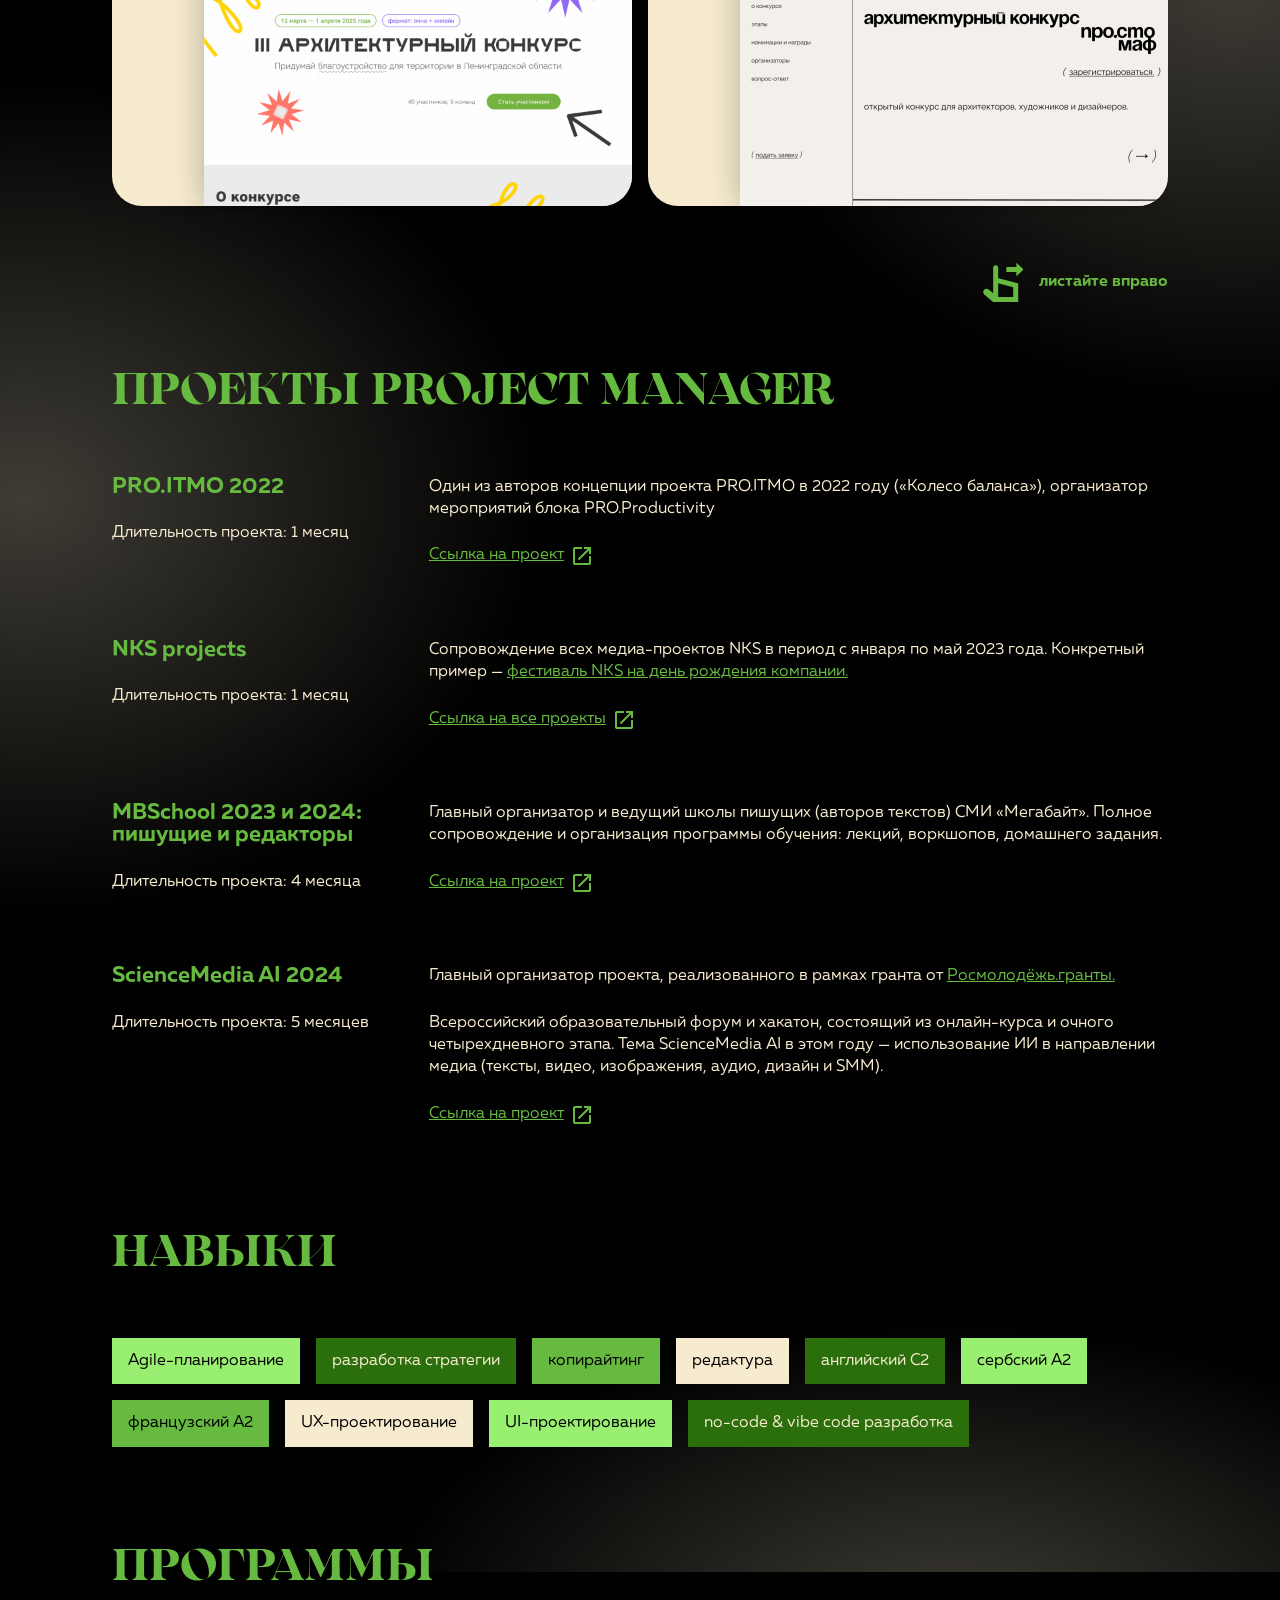
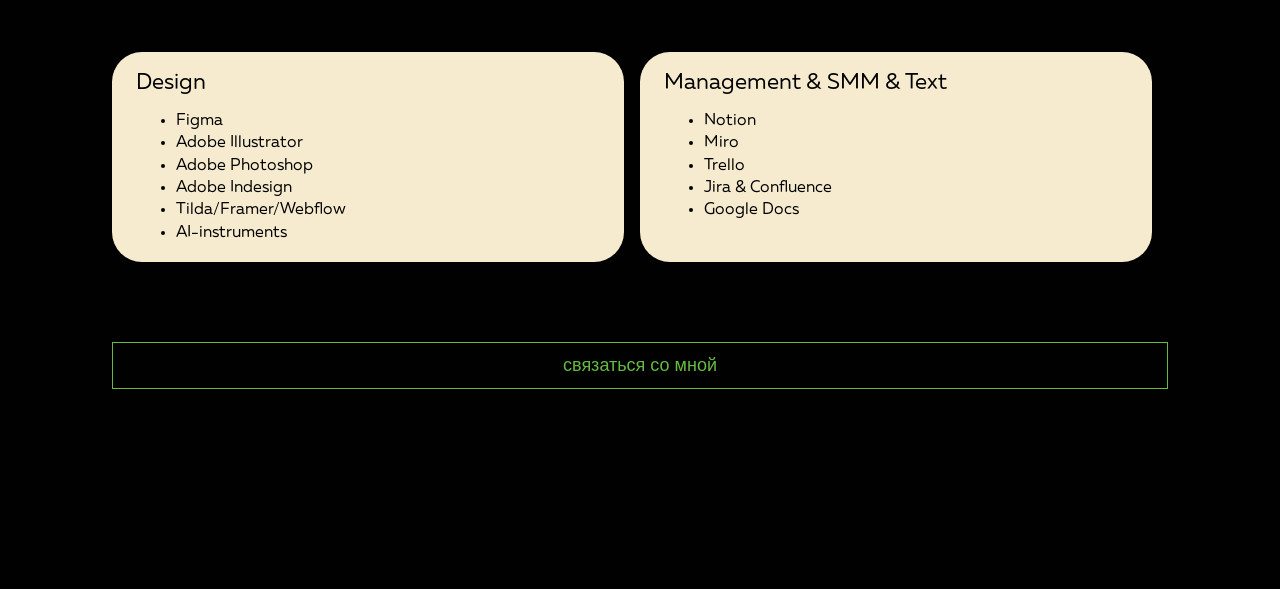
==== commit 4525c2a6: "Update index.html" ====
--- a/index.html
+++ b/index.html
@@ -94,15 +94,38 @@
             <h2>ОПЫТ РАБОТЫ</h2>
             <section class="work">
                 <div class="work-left">
-                    <h3>SMM & project менеджер</h3>
-                    <h4>NO KIDS Stickers | NKS</h4>
-                    <p class="small">
-                        Март 2019 — Май 2023 <br> (4 года 3 месяца)
-                    </p>
-                </div>
-                <div class="work-right">
-                    <p>— ведение <a href="https://vk.com/no_kids_stickers">аккаунта ВКонтакте</a> крупного онлайн-магазина (медиапланирование и контент-план, публикации, слежка за активом от аудитории, настройка чат-бота, дизайн постов и сторис).</p>
-                    <p>Также продвигала и вела два личных аккаунта в Instagram (запрещен в РФ), делала новостные рассылки через MailChimp, Carrot, Sendler.</p>
+                    <h3>UX & UI дизайнер</h3>
+                    <h4>Университет ИТМО</h4>
+                    <p class="small">
+                        Октябрь 2025 — По настоящее время<br>(1 год)
+                    </p>
+                </div>
+                <div class="work-right">
+                    <p>— работа с дизайн-системой компании и интеграция новых решений;<br>— разработка новых решений и поддержка текущих для корпоративной CMS-системы <a href="https://edita.itmo.ru/ru">Edita</a></p>
+                </div>
+            </section>
+            <section class="work">
+                <div class="work-left">
+                    <h3>UX & UI дизайнер</h3>
+                    <h4>Центр компетенций ЛО</h4>
+                    <p class="small">
+                        Сентябрь 2024 — Июнь 2026<br>(1 год 8 месяцев)
+                    </p>
+                </div>
+                <div class="work-right">
+                    <p>— разработка полиграфической продукции и фирменного стиля для компании;<br>— UI & UX проектирование сайтов с сопровождением для проектов Центра.</p>
+                </div>
+            </section>
+            <section class="work">
+                <div class="work-left">
+                    <h3>SMM & text менеджер</h3>
+                    <h4>СЛОЙ</h4>
+                    <p class="small">
+                        Май 2023 — Февраль 2024<br>(10 месяцев)
+                    </p>
+                </div>
+                <div class="work-right">
+                    <p>— работа в отделе маркетинга, сопровождение социальных сетей, разработка методических рекомендаций для других отделов;<br>— UX-проектирование корпоративного и основого порталов СЛОЯ.</p>
                 </div>
             </section>
             <section class="work">
@@ -121,6 +144,19 @@
                         <li><a href="https://mbradio.ru/publication/4595">интервью с бэкенд и фронтенд программистами.</a></li>
                     </ul>
                     <p>Посмотреть мои остальные отредактированные/выпущенные материалы можно <a href="https://mbradio.ru/authors/273">тут.</a></p>
+                </div>
+            </section>
+            <section class="work">
+                <div class="work-left">
+                    <h3>SMM & project менеджер</h3>
+                    <h4>NO KIDS Stickers | NKS</h4>
+                    <p class="small">
+                        Март 2019 — Май 2023 <br> (4 года 3 месяца)
+                    </p>
+                </div>
+                <div class="work-right">
+                    <p>— ведение <a href="https://vk.com/no_kids_stickers">аккаунта ВКонтакте</a> крупного онлайн-магазина (медиапланирование и контент-план, публикации, слежка за активом от аудитории, настройка чат-бота, дизайн постов и сторис).</p>
+                    <p>Также продвигала и вела два личных аккаунта в Instagram (запрещен в РФ), делала новостные рассылки через MailChimp, Carrot, Sendler.</p>
                 </div>
             </section>
             <svg id="bg3" width="557" height="826" viewBox="0 0 557 826" fill="none" xmlns="http://www.w3.org/2000/svg">
@@ -132,42 +168,6 @@
                 </radialGradient>
                 </defs>
             </svg>
-            <section class="work">
-                <div class="work-left">
-                    <h3>SMM & text менеджер</h3>
-                    <h4>СЛОЙ</h4>
-                    <p class="small">
-                        Май 2023 — Февраль 2024<br>(10 месяцев)
-                    </p>
-                </div>
-                <div class="work-right">
-                    <p>— работа в отделе маркетинга, сопровождение социальных сетей, разработка методических рекомендаций для других отделов;<br>— UX-проектирование корпоративного и основого порталов СЛОЯ.</p>
-                </div>
-            </section>
-            <section class="work">
-                <div class="work-left">
-                    <h3>UX & UI дизайнер</h3>
-                    <h4>Центр компетенций ЛО</h4>
-                    <p class="small">
-                        Сентябрь 2024 — Июнь 2026<br>(1 год 8 месяцев)
-                    </p>
-                </div>
-                <div class="work-right">
-                    <p>— разработка полиграфической продукции и фирменного стиля для компании;<br>— UI & UX проектирование сайтов с сопровождением для проектов Центра.</p>
-                </div>
-            </section>
-            <section class="work">
-                <div class="work-left">
-                    <h3>UX & UI дизайнер</h3>
-                    <h4>Университет ИТМО</h4>
-                    <p class="small">
-                        Октябрь 2025 — По настоящее время<br>(1 год)
-                    </p>
-                </div>
-                <div class="work-right">
-                    <p>— работа с дизайн-системой компании и интеграция новых решений;<br>— разработка новых решений и поддержка текущих для корпоративной CMS-системы <a href="https://edita.itmo.ru/ru">Edita</a></p>
-                </div>
-            </section>
             <svg id="bg4" width="537" height="826" viewBox="0 0 537 826" fill="none" xmlns="http://www.w3.org/2000/svg">
                 <rect x="-487" width="1024" height="826" fill="url(#paint0_radial_7_11)" fill-opacity="0.25"/>
                 <defs>
@@ -494,4 +494,4 @@
         </svg>            
     </main>
 </body>
-</html>+</html>
--- a/style.css
+++ b/style.css
@@ -1,32 +1,32 @@
 
 @font-face {
 	font-family: 'Muller-Bold';
-	src: url('/fonts/muller-bold.eot'); /* IE 9 Compatibility Mode */
-	src: url('/fonts/muller-bold.eot?#iefix') format('embedded-opentype'), /* IE < 9 */
-		url('/fonts/muller-bold.woff2') format('woff2'), /* Super Modern Browsers */
-		url('/fonts/muller-bold.woff') format('woff'), /* Firefox >= 3.6, any other modern browser */
-		url('/fonts/muller-bold.ttf') format('truetype'), /* Safari, Android, iOS */
-		url('/fonts/muller-bold.svg#muller-bold') format('svg'); /* Chrome < 4, Legacy iOS */
+	src: url('fonts/muller-bold.eot'); /* IE 9 Compatibility Mode */
+	src: url('fonts/muller-bold.eot?#iefix') format('embedded-opentype'), /* IE < 9 */
+		url('fonts/muller-bold.woff2') format('woff2'), /* Super Modern Browsers */
+		url('fonts/muller-bold.woff') format('woff'), /* Firefox >= 3.6, any other modern browser */
+		url('fonts/muller-bold.ttf') format('truetype'), /* Safari, Android, iOS */
+		url('fonts/muller-bold.svg#muller-bold') format('svg'); /* Chrome < 4, Legacy iOS */
 }
 
 @font-face {
 	font-family: 'Muller-Regular';
-	src: url('/fonts/muller-regular.eot'); /* IE 9 Compatibility Mode */
-	src: url('/fonts/muller-regular.eot?#iefix') format('embedded-opentype'), /* IE < 9 */
-		url('/fonts/muller-regular.woff2') format('woff2'), /* Super Modern Browsers */
-		url('/fonts/muller-regular.woff') format('woff'), /* Firefox >= 3.6, any other modern browser */
-		url('/fonts/muller-regular.ttf') format('truetype'), /* Safari, Android, iOS */
-		url('/fonts/muller-regular.svg#muller-regular') format('svg'); /* Chrome < 4, Legacy iOS */
+	src: url('fonts/muller-regular.eot'); /* IE 9 Compatibility Mode */
+	src: url('fonts/muller-regular.eot?#iefix') format('embedded-opentype'), /* IE < 9 */
+		url('fonts/muller-regular.woff2') format('woff2'), /* Super Modern Browsers */
+		url('fonts/muller-regular.woff') format('woff'), /* Firefox >= 3.6, any other modern browser */
+		url('fonts/muller-regular.ttf') format('truetype'), /* Safari, Android, iOS */
+		url('fonts/muller-regular.svg#muller-regular') format('svg'); /* Chrome < 4, Legacy iOS */
 }
 
 @font-face {
 	font-family: 'ArsenicaAlt-Bold';
-	src: url('/fonts/arsenicaalt-bold.eot'); /* IE 9 Compatibility Mode */
-	src: url('/fonts/arsenicaalt-bold.eot?#iefix') format('embedded-opentype'), /* IE < 9 */
-		url('/fonts/arsenicaalt-bold.woff2') format('woff2'), /* Super Modern Browsers */
-		url('/fonts/arsenicaalt-bold.woff') format('woff'), /* Firefox >= 3.6, any other modern browser */
-		url('/fonts/arsenicaalt-bold.ttf') format('truetype'), /* Safari, Android, iOS */
-		url('/fonts/arsenicaalt-bold.svg#arsenicaalt-bold') format('svg'); /* Chrome < 4, Legacy iOS */
+	src: url('fonts/arsenicaalt-bold.eot'); /* IE 9 Compatibility Mode */
+	src: url('fonts/arsenicaalt-bold.eot?#iefix') format('embedded-opentype'), /* IE < 9 */
+		url('fonts/arsenicaalt-bold.woff2') format('woff2'), /* Super Modern Browsers */
+		url('fonts/arsenicaalt-bold.woff') format('woff'), /* Firefox >= 3.6, any other modern browser */
+		url('fonts/arsenicaalt-bold.ttf') format('truetype'), /* Safari, Android, iOS */
+		url('fonts/arsenicaalt-bold.svg#arsenicaalt-bold') format('svg'); /* Chrome < 4, Legacy iOS */
 }
 
 body {
@@ -542,4 +542,4 @@
     }
 
 
-}+}
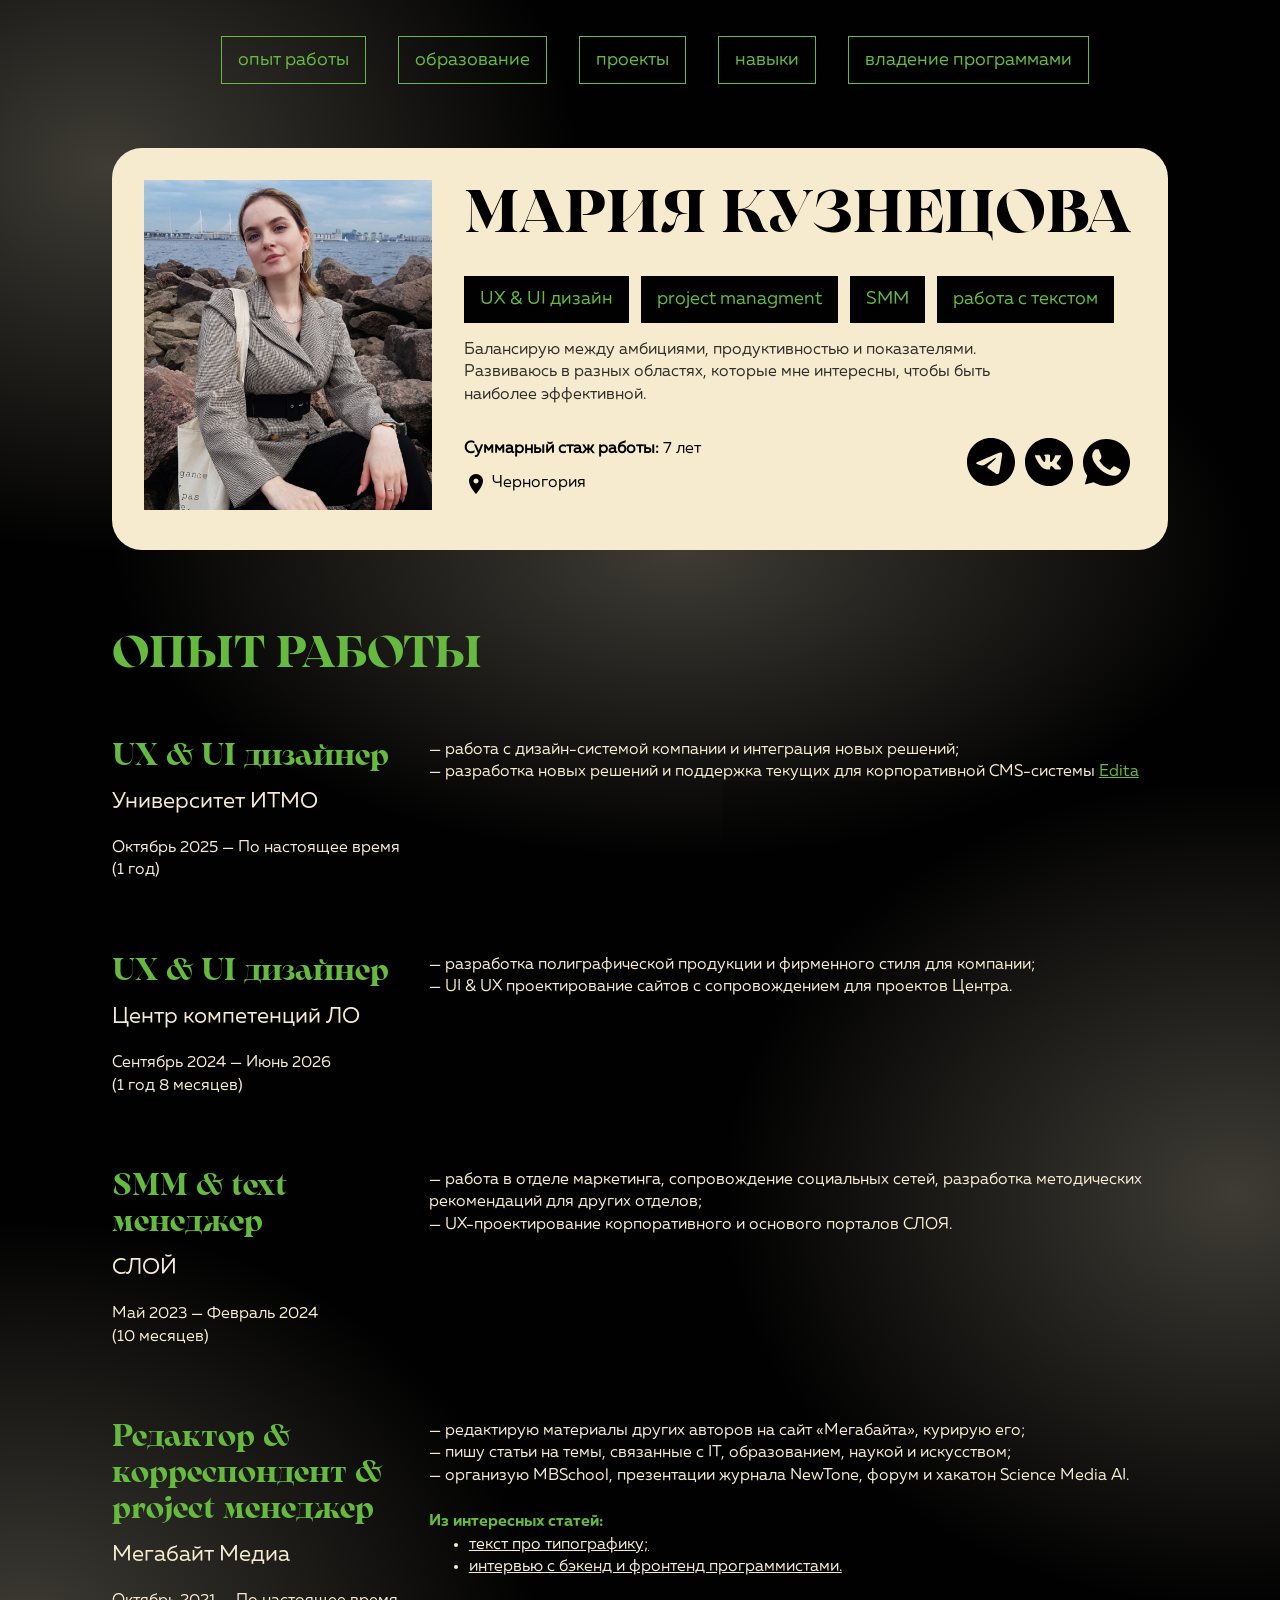
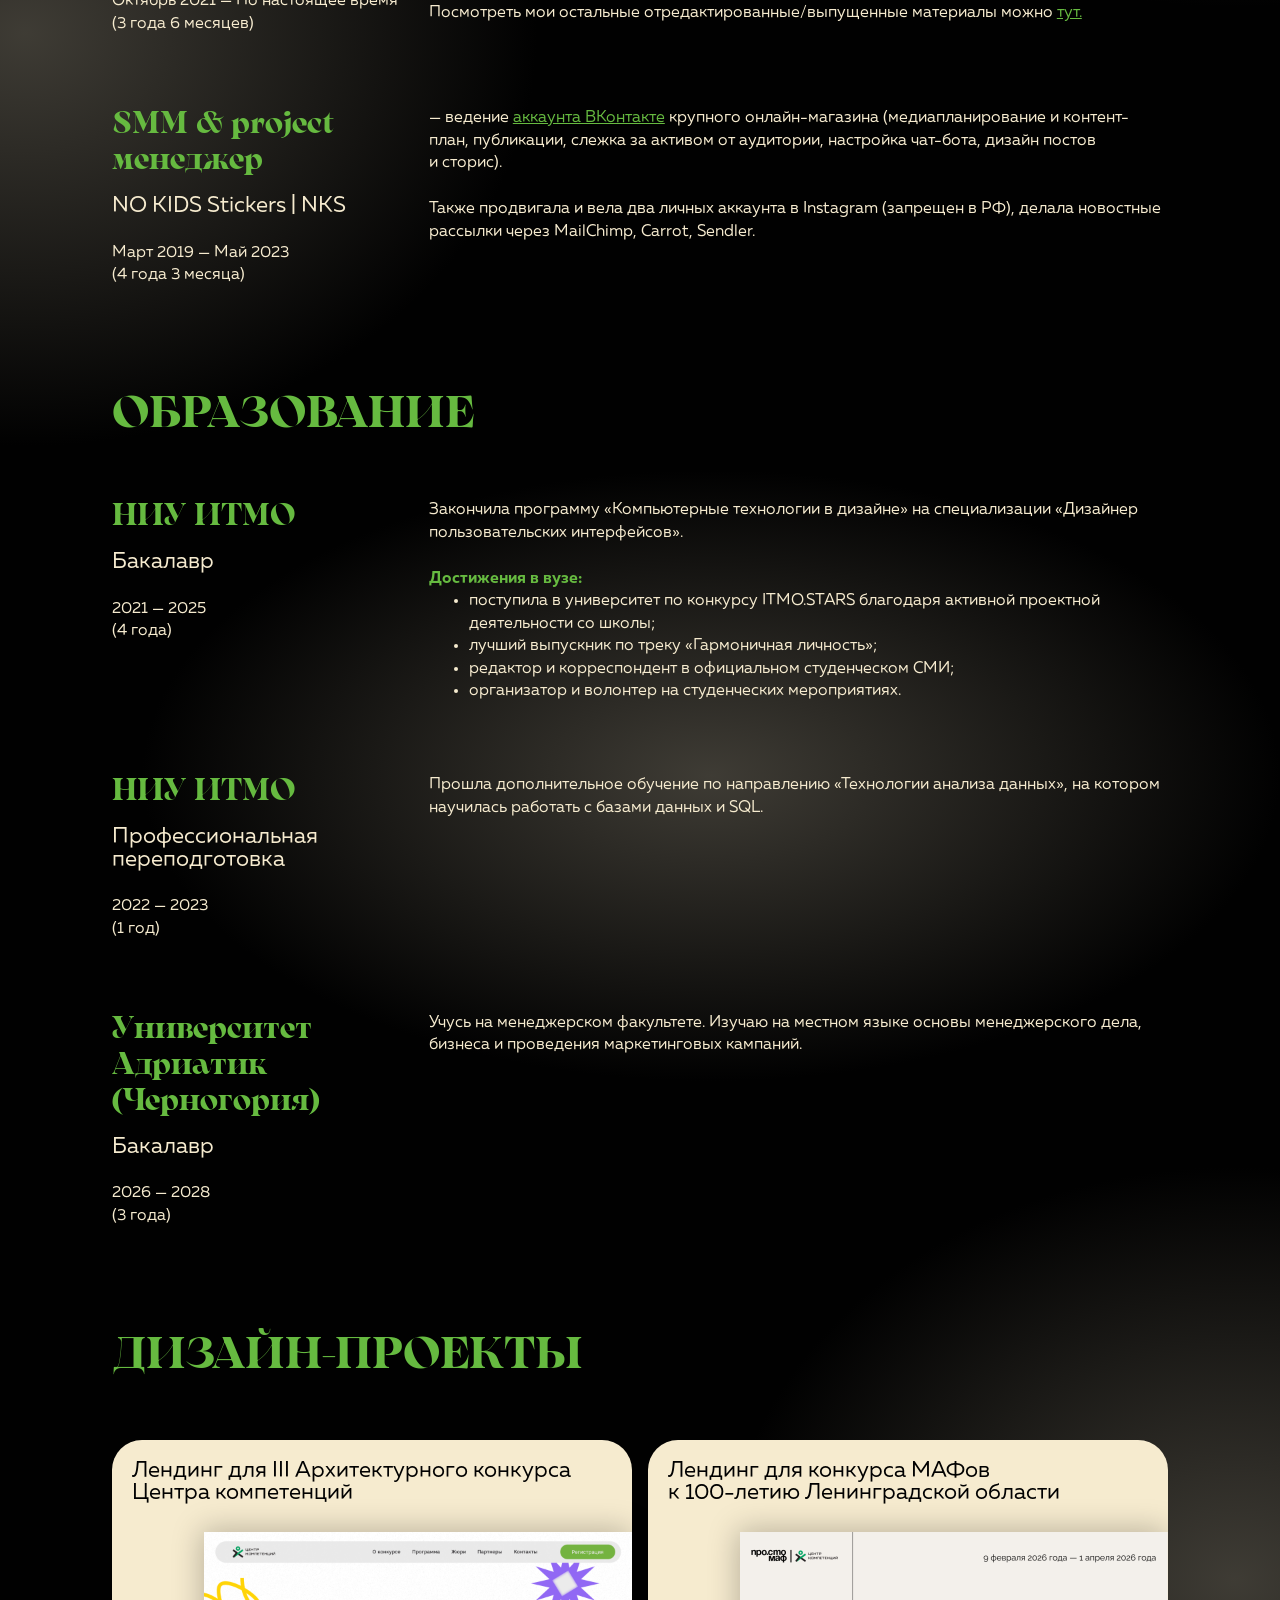
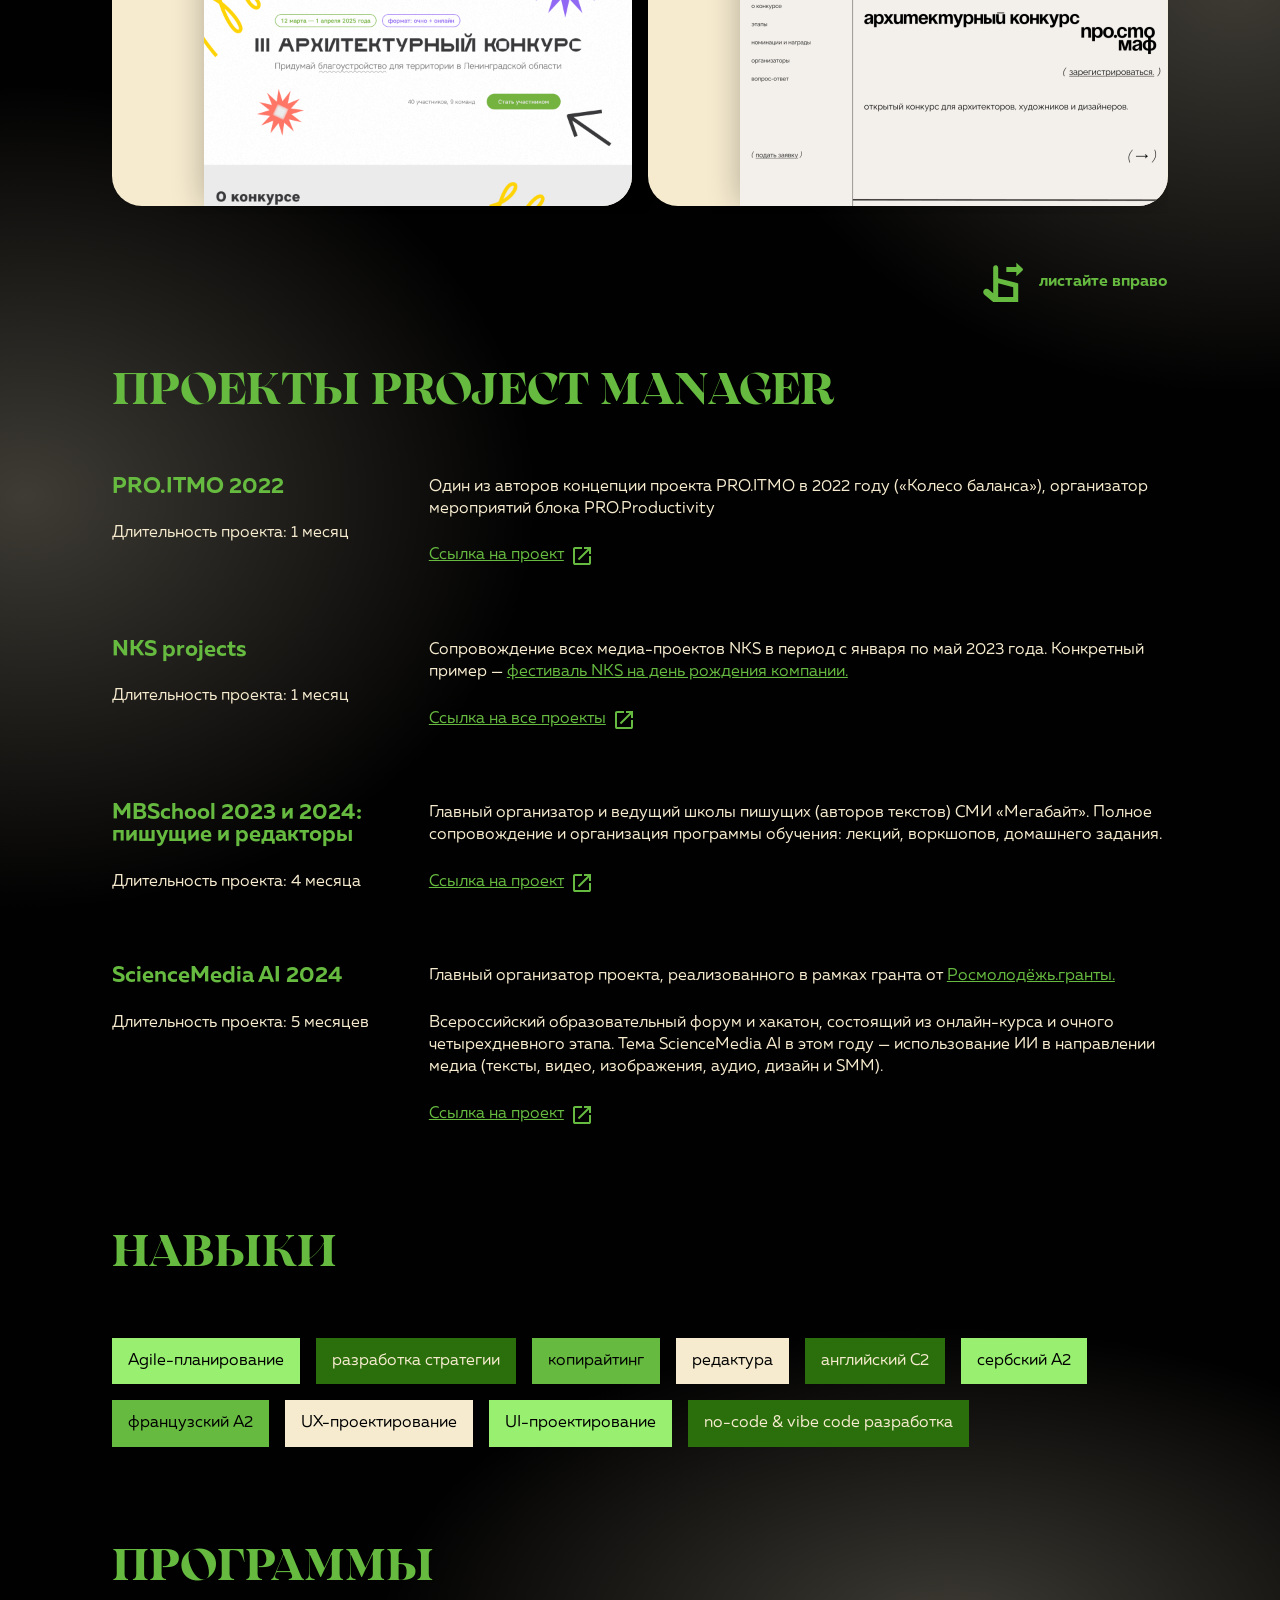
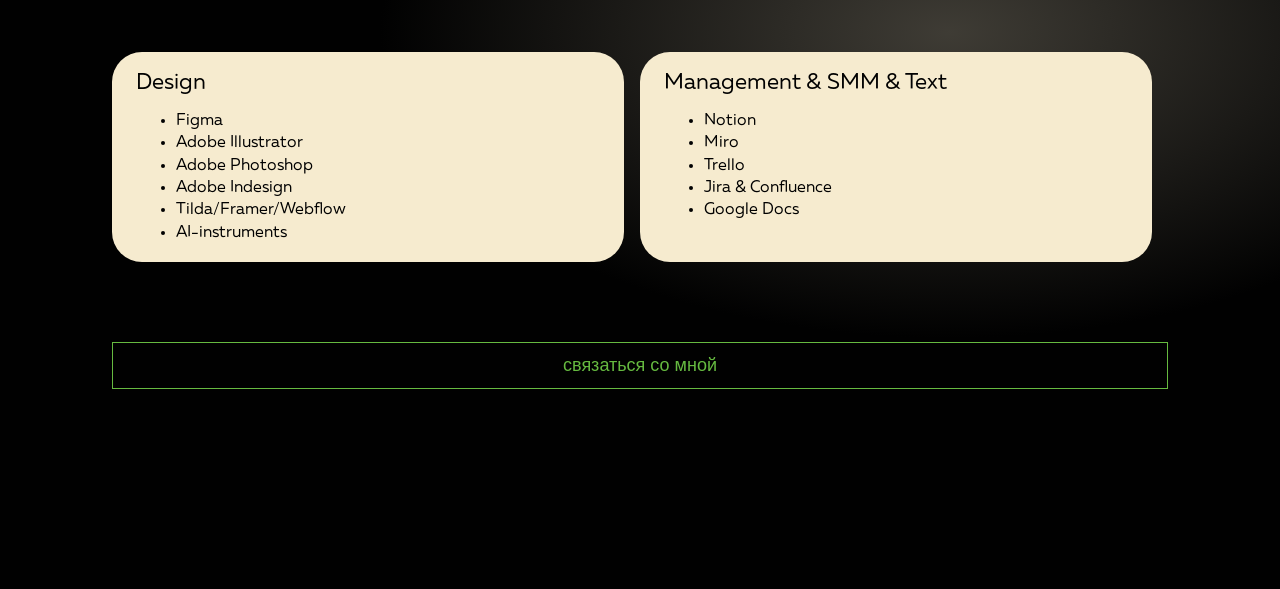
==== commit af724f72: "Update index.html" ====
--- a/index.html
+++ b/index.html
@@ -483,7 +483,7 @@
         <form action="https://t.me/kuznemash" target="_blank">
             <button class="contact">связаться со мной</button>
         </form>
-        <svg id="bg8" width="900" height="245" viewBox="0 0 900 245" fill="none" xmlns="http://www.w3.org/2000/svg">
+        <svg id="bg8" width="900" height="611" viewBox="0 0 900 611" fill="none" xmlns="http://www.w3.org/2000/svg">
             <rect width="1138" height="611" fill="url(#paint0_radial_7_267)" fill-opacity="0.25"/>
             <defs>
             <radialGradient id="paint0_radial_7_267" cx="0" cy="0" r="1" gradientUnits="userSpaceOnUse" gradientTransform="translate(569 305.5) scale(569 305.5)">
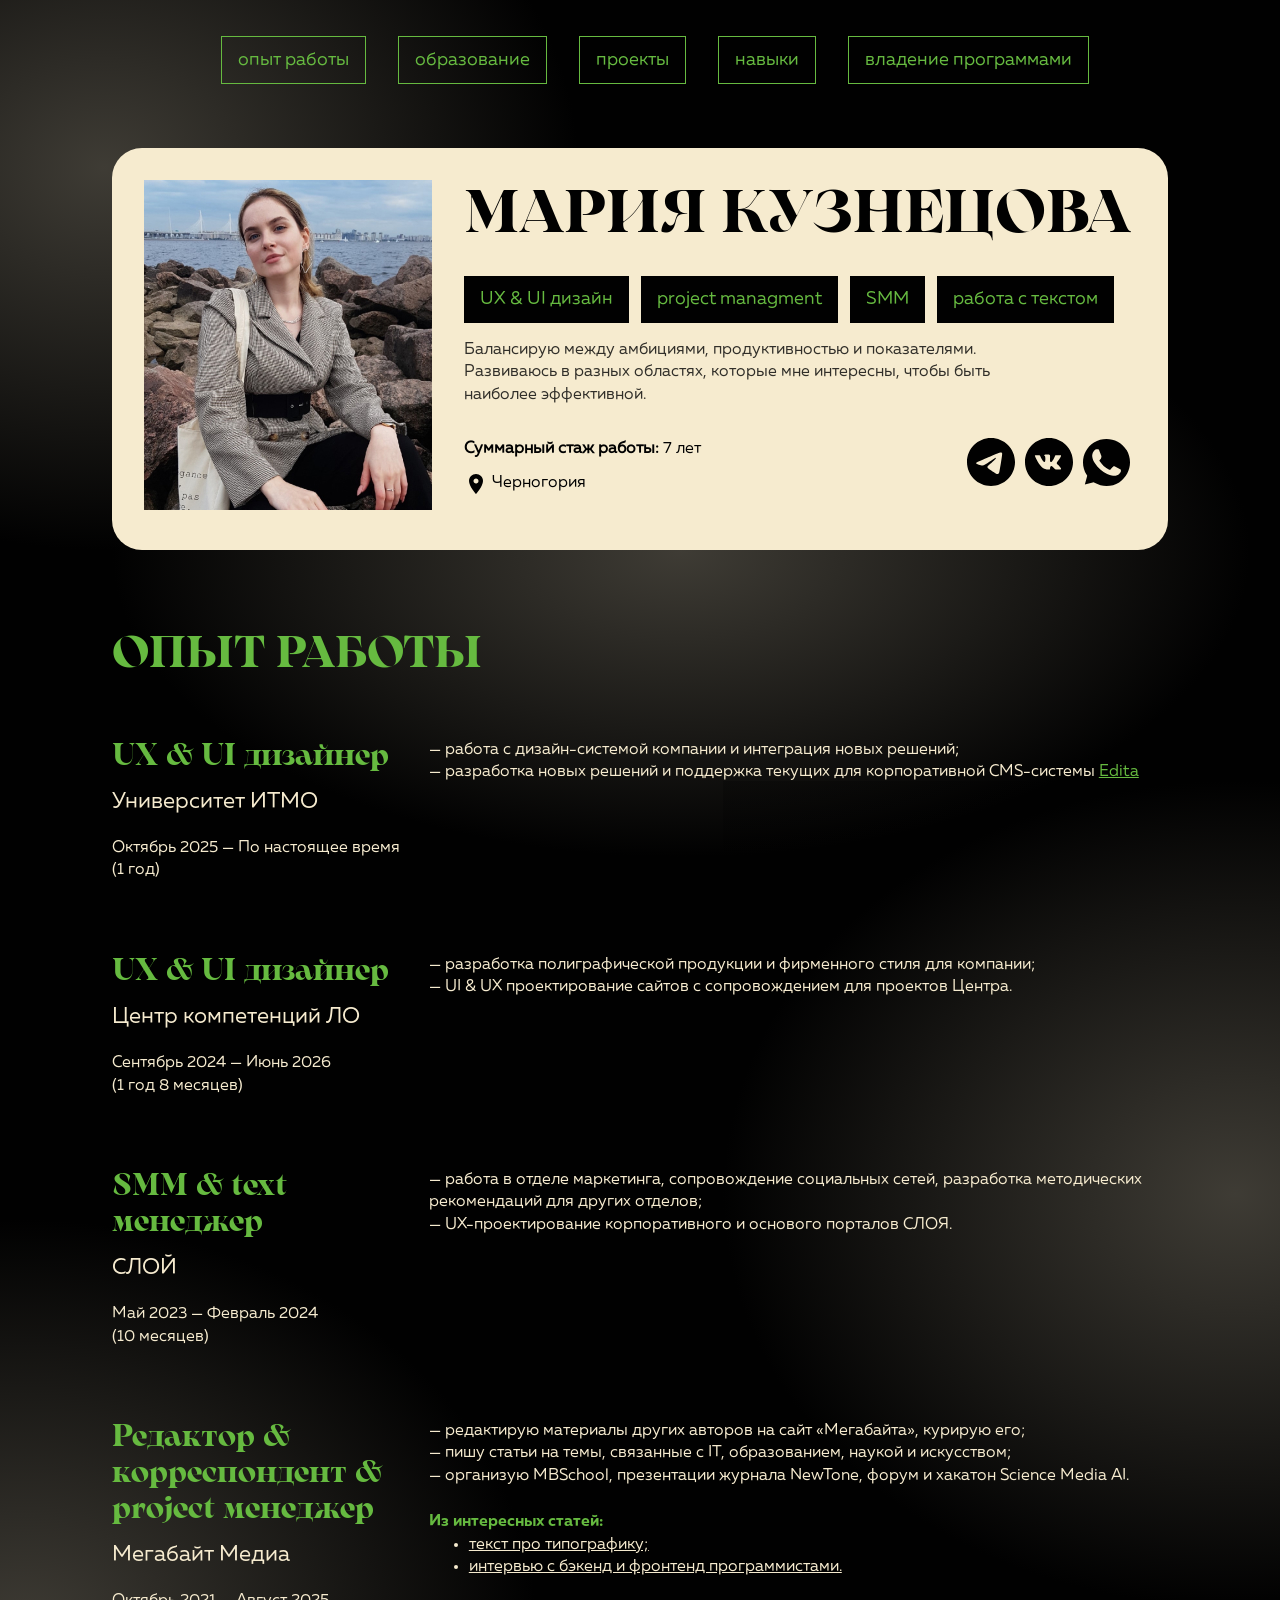
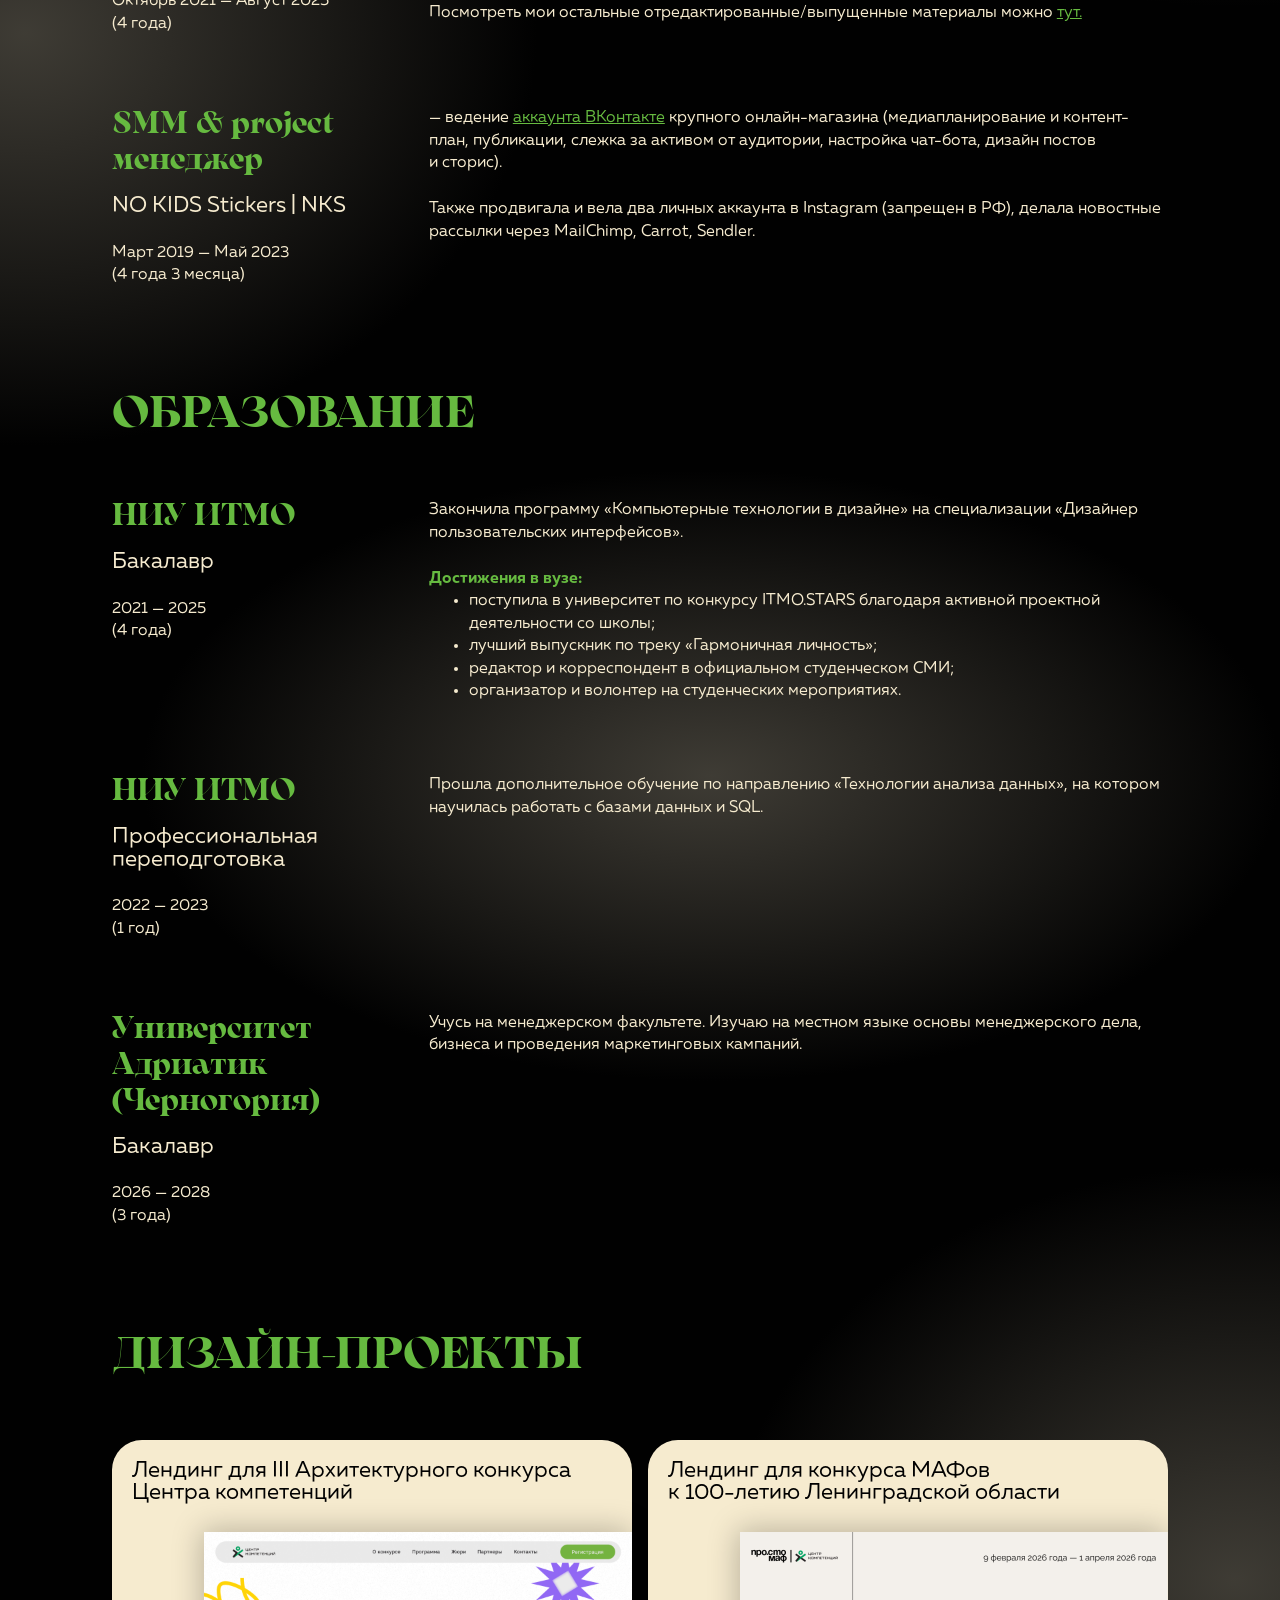
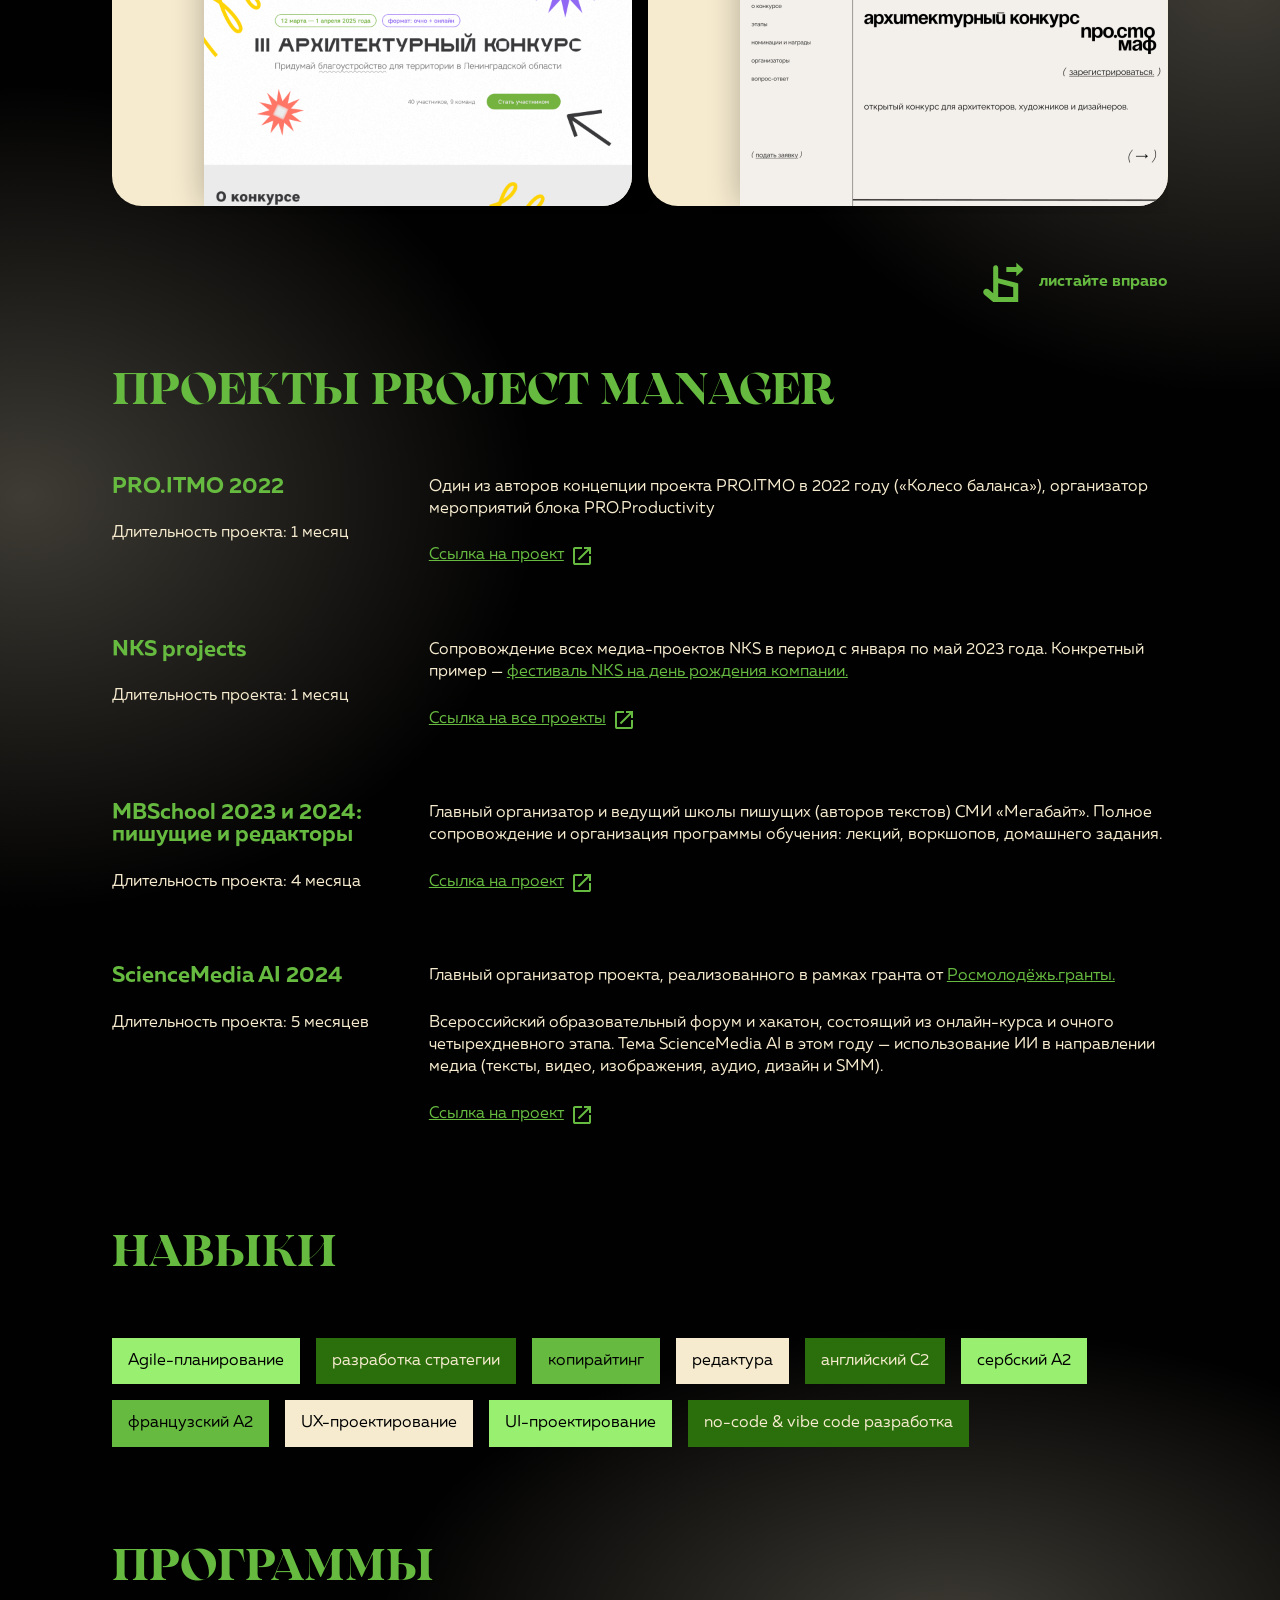
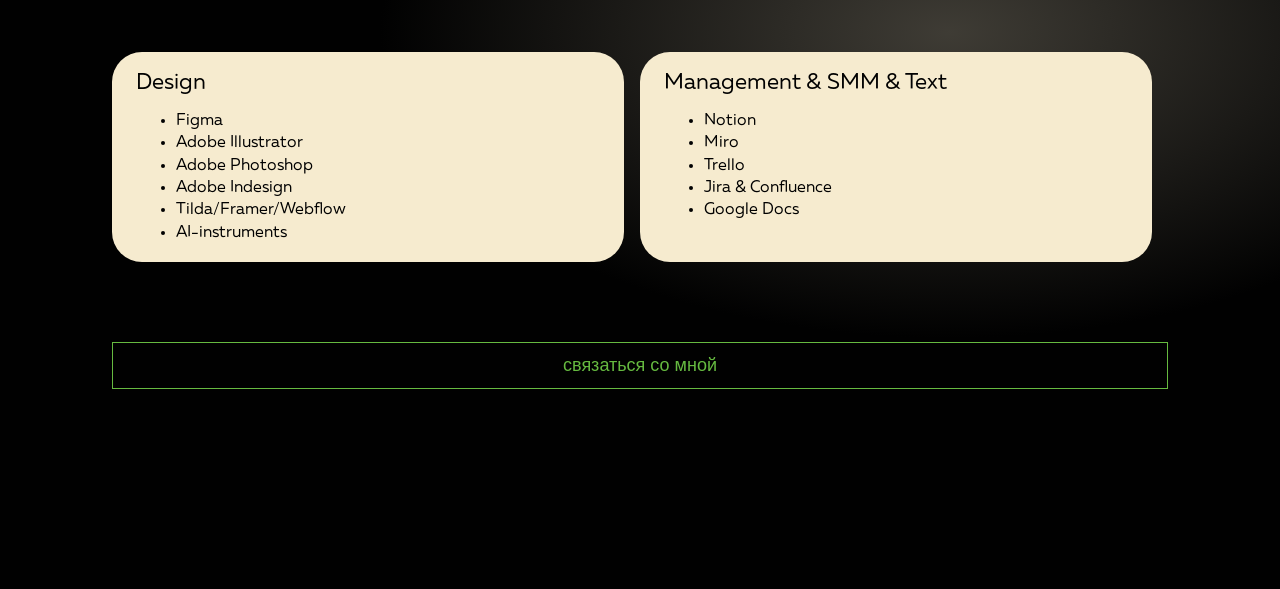
==== commit bdacbe6b: "Update index.html" ====
--- a/index.html
+++ b/index.html
@@ -133,7 +133,7 @@
                     <h3>Редактор & корреспондент & project менеджер</h3>
                     <h4>Мегабайт Медиа</h4>
                     <p class="small">
-                        Октябрь 2021 — По настоящее время <br> (3 года 6 месяцев)
+                        Октябрь 2021 — Август 2025 <br> (4 года)
                     </p>
                 </div>
                 <div class="work-right">
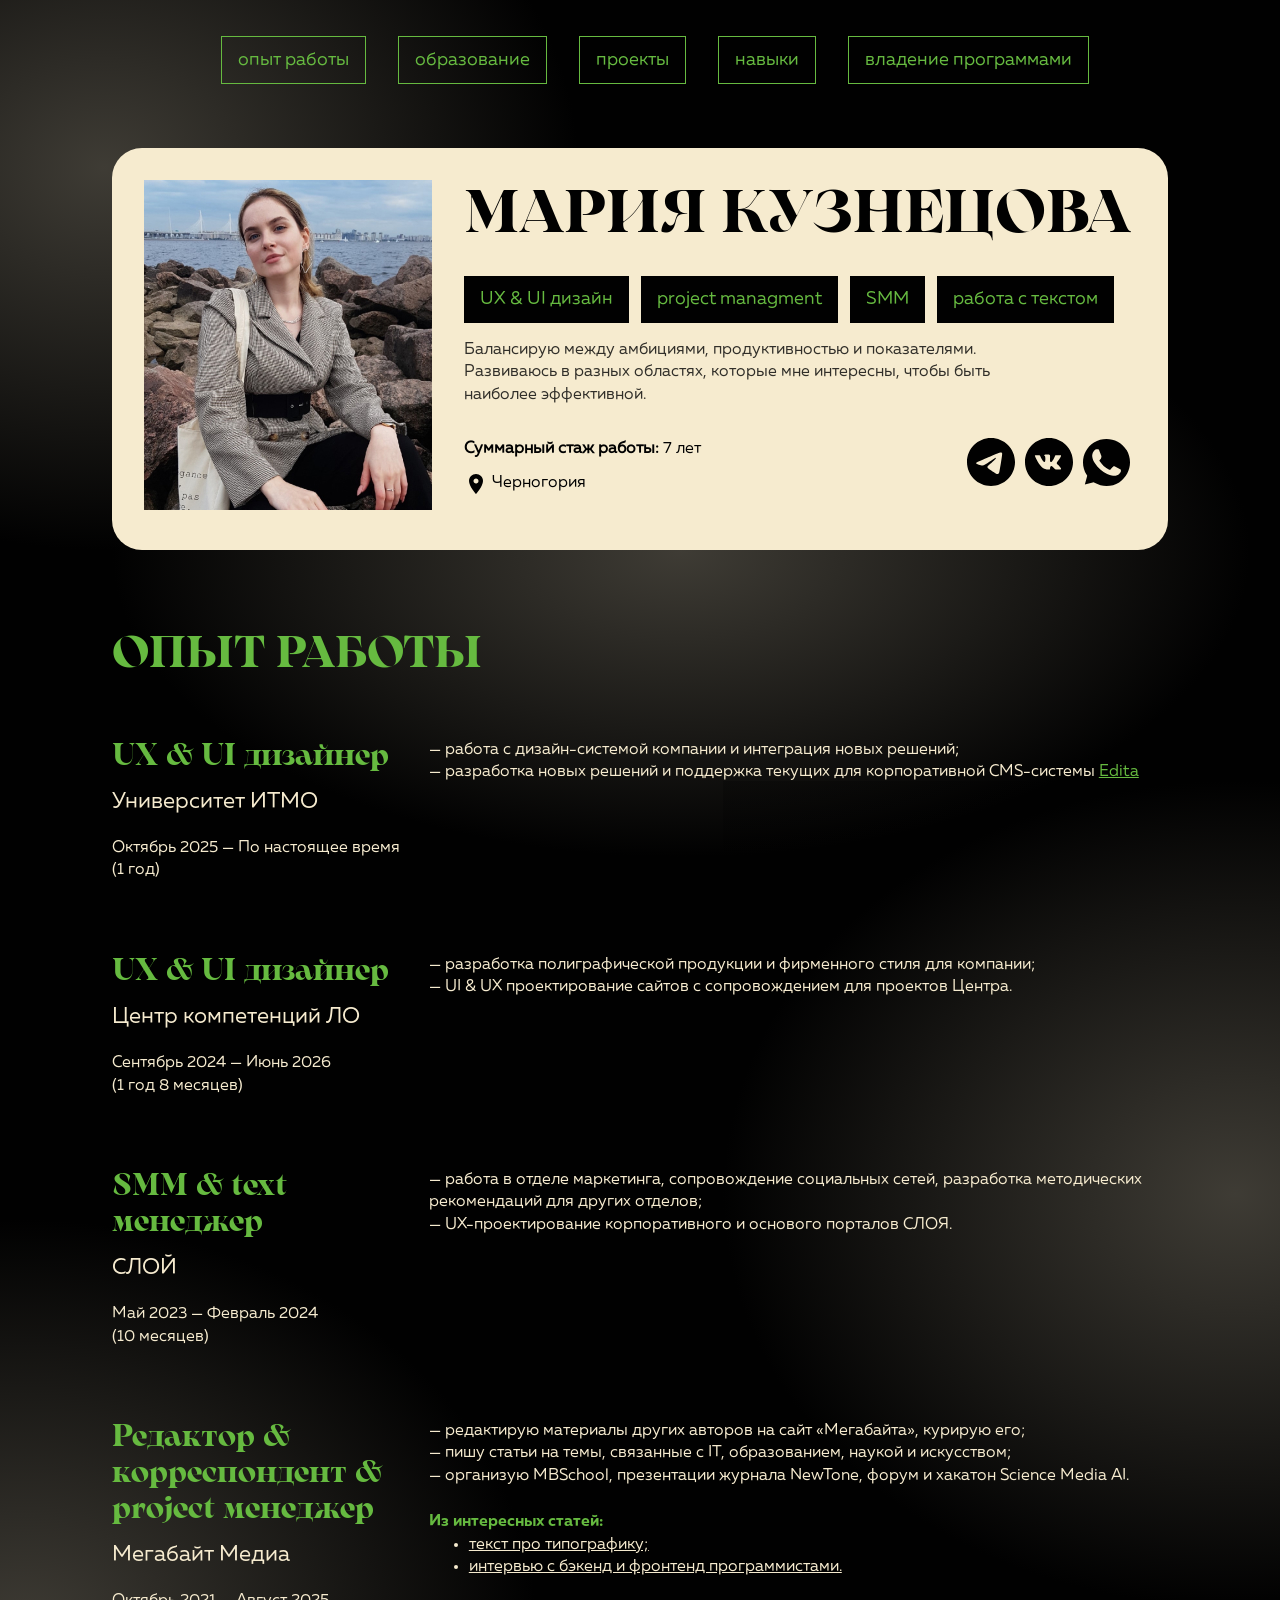
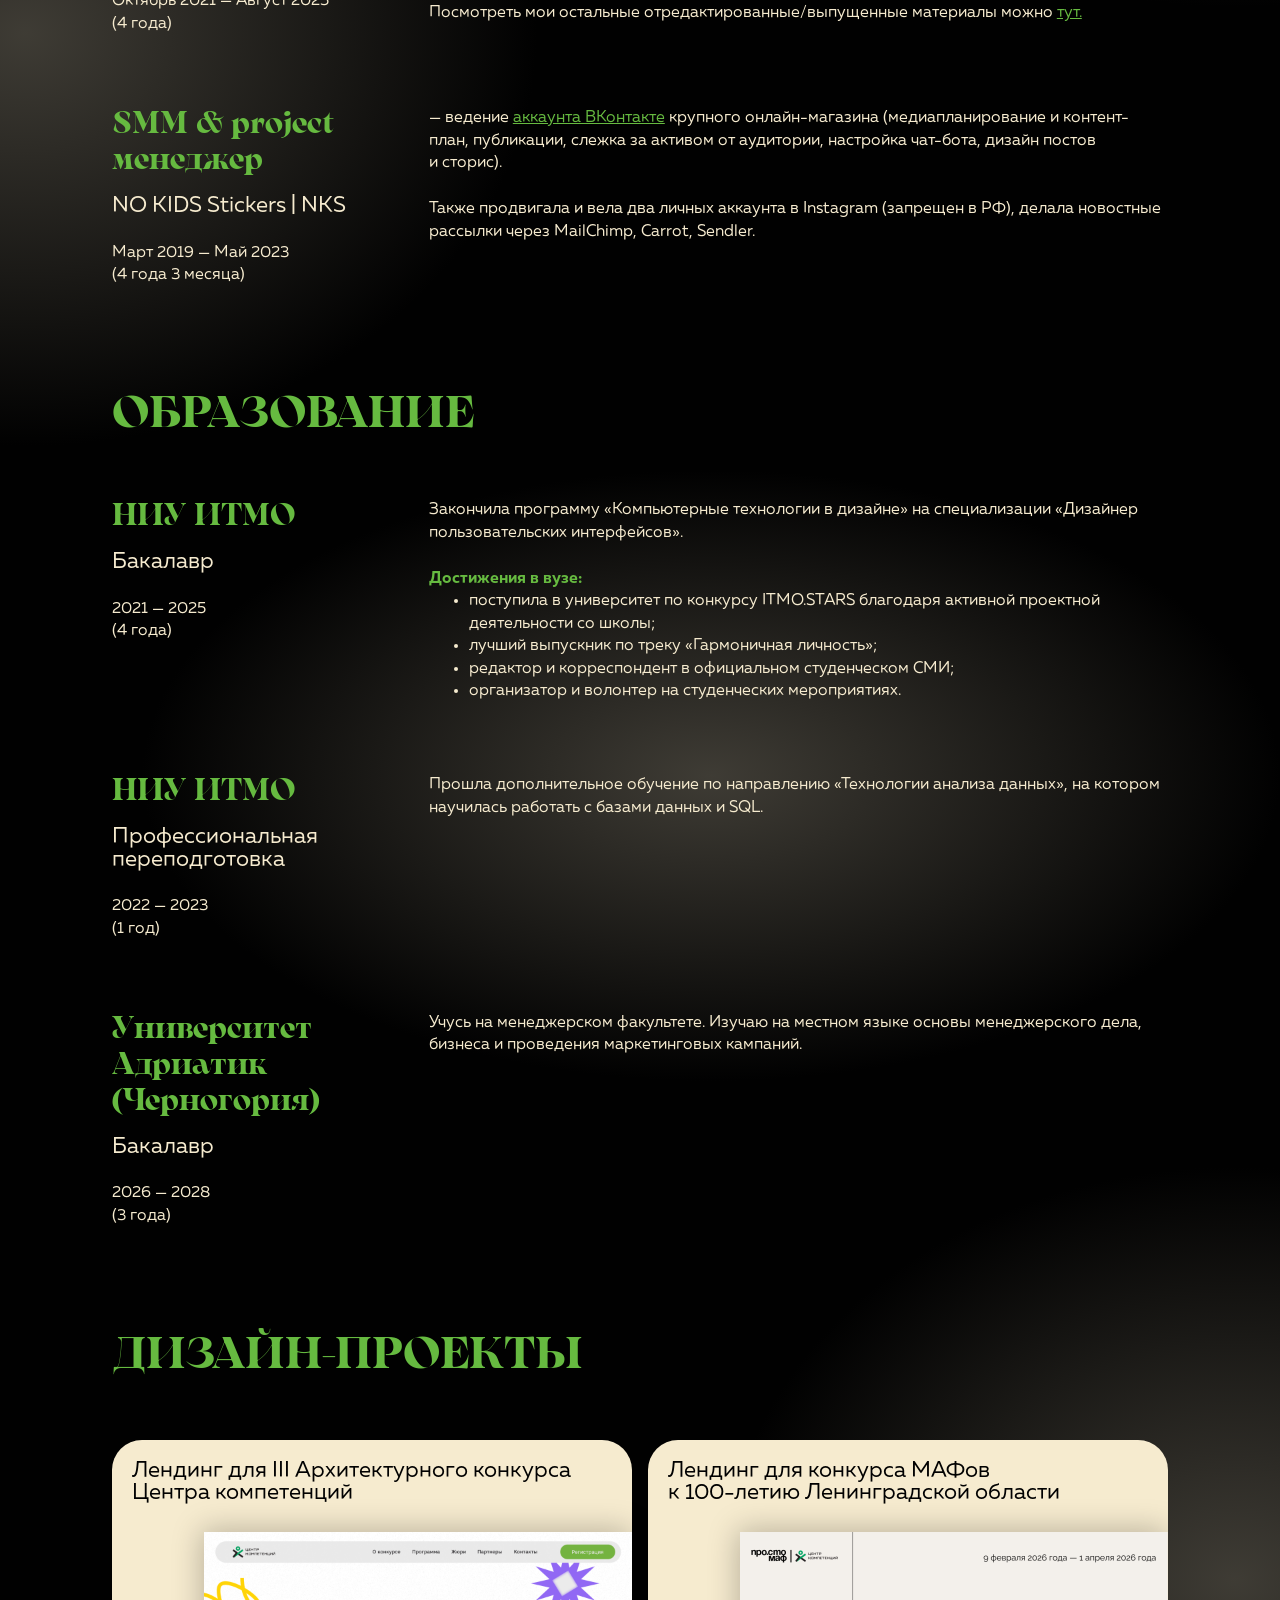
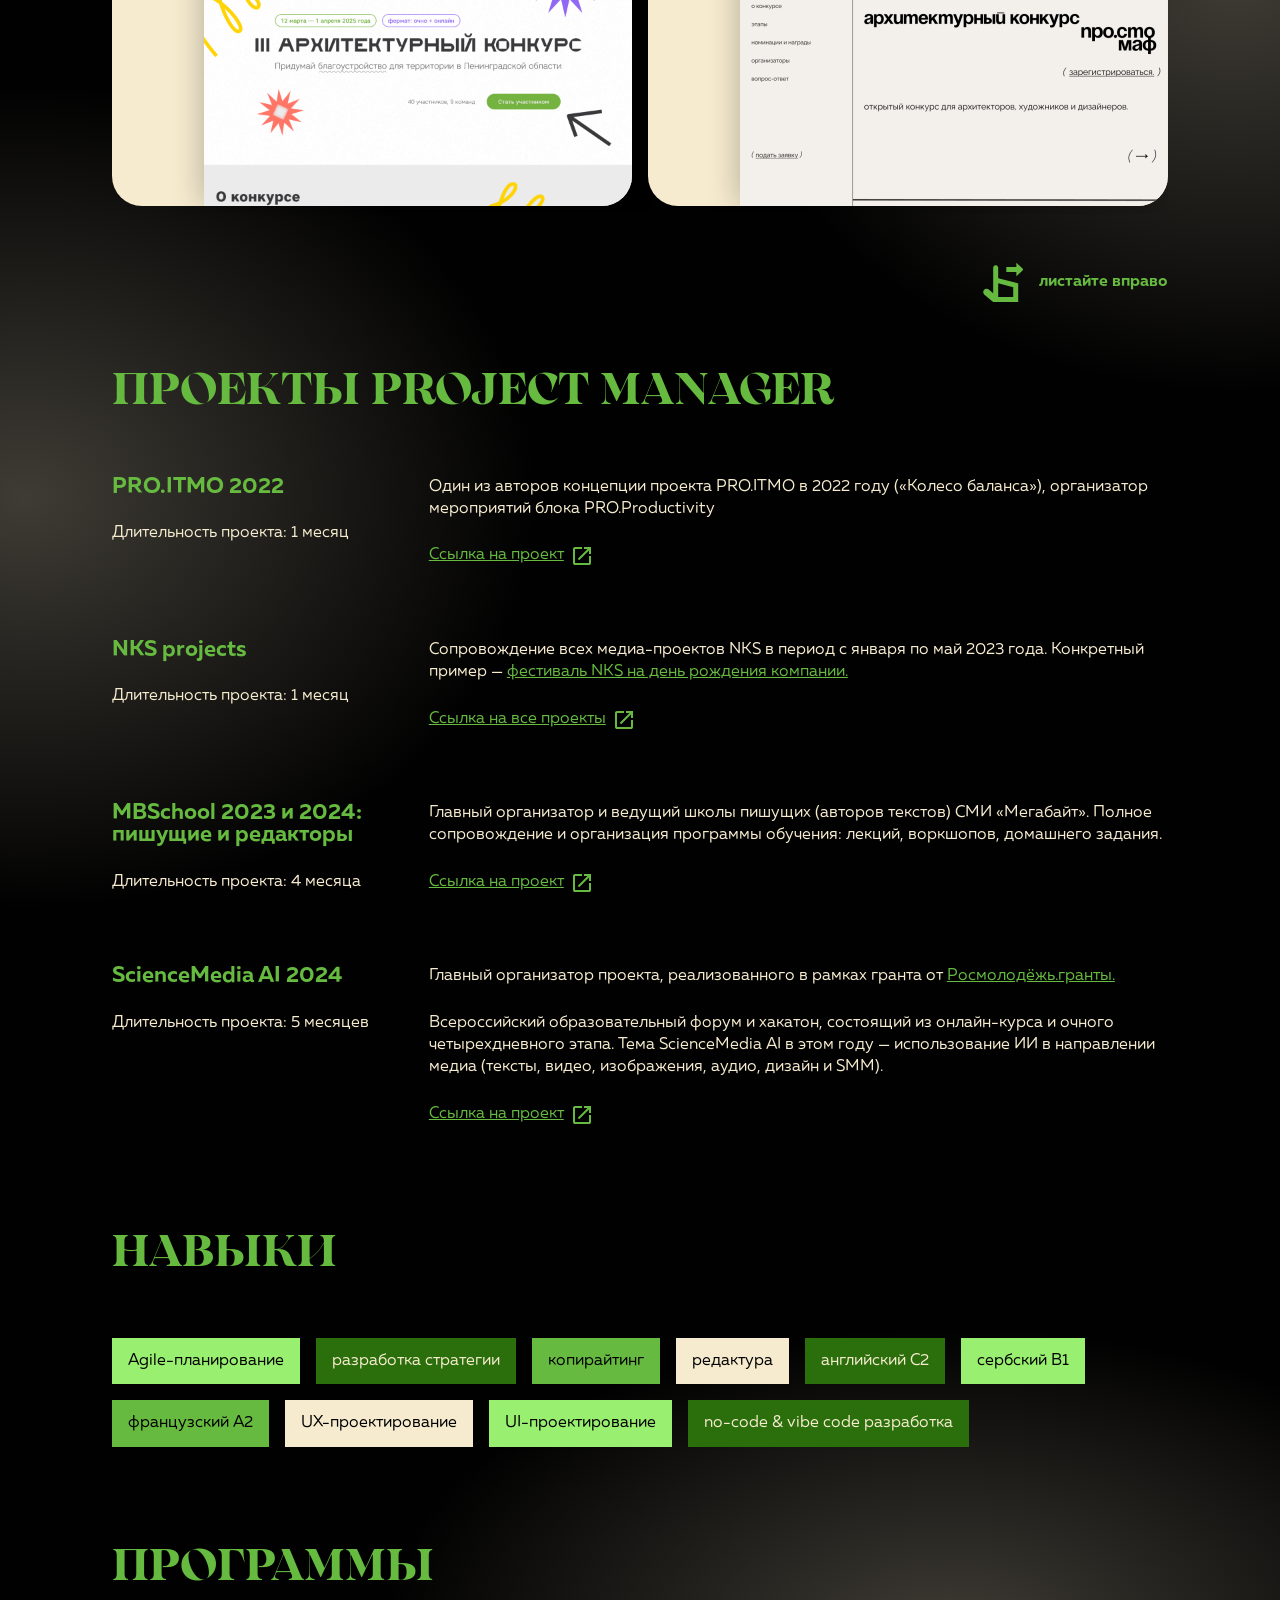
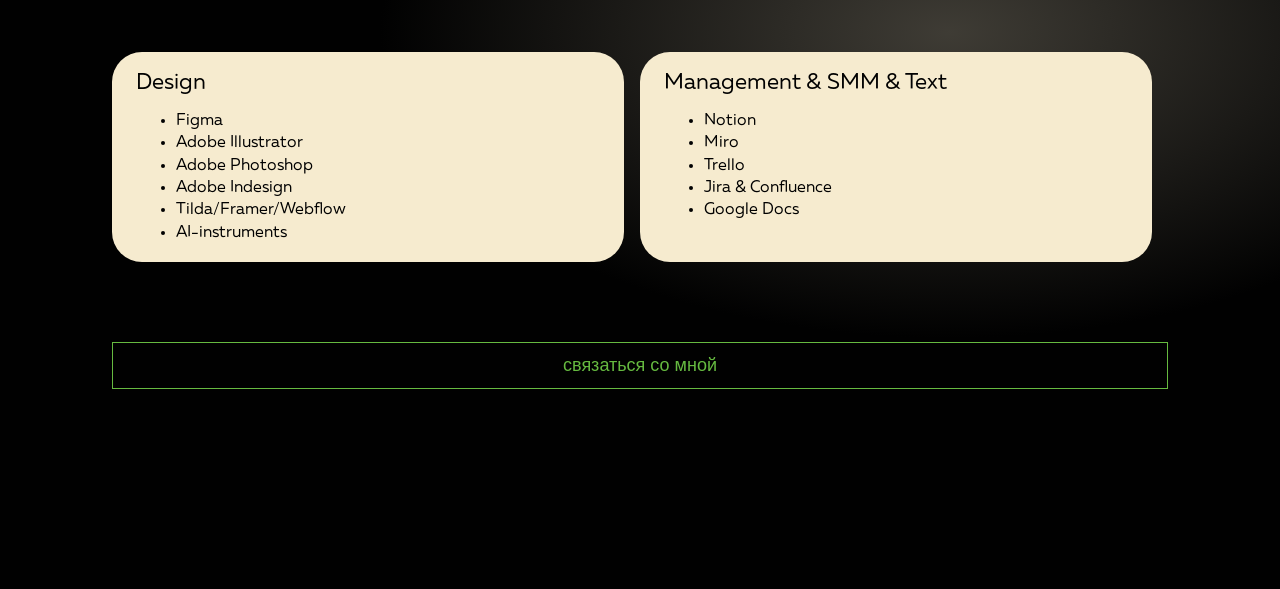
==== commit d3593627: "Update index.html" ====
--- a/index.html
+++ b/index.html
@@ -447,7 +447,7 @@
                 <div class="med-green">копирайтинг</div>
                 <div class="bej">редактура</div>
                 <div class="dark-green">английский С2</div>
-                <div class="light-green">сербский А2</div>
+                <div class="light-green">сербский B1</div>
                 <div class="med-green">французский А2</div>
                 <div class="bej">UX-проектирование</div>
                 <div class="light-green">UI-проектирование</div>
